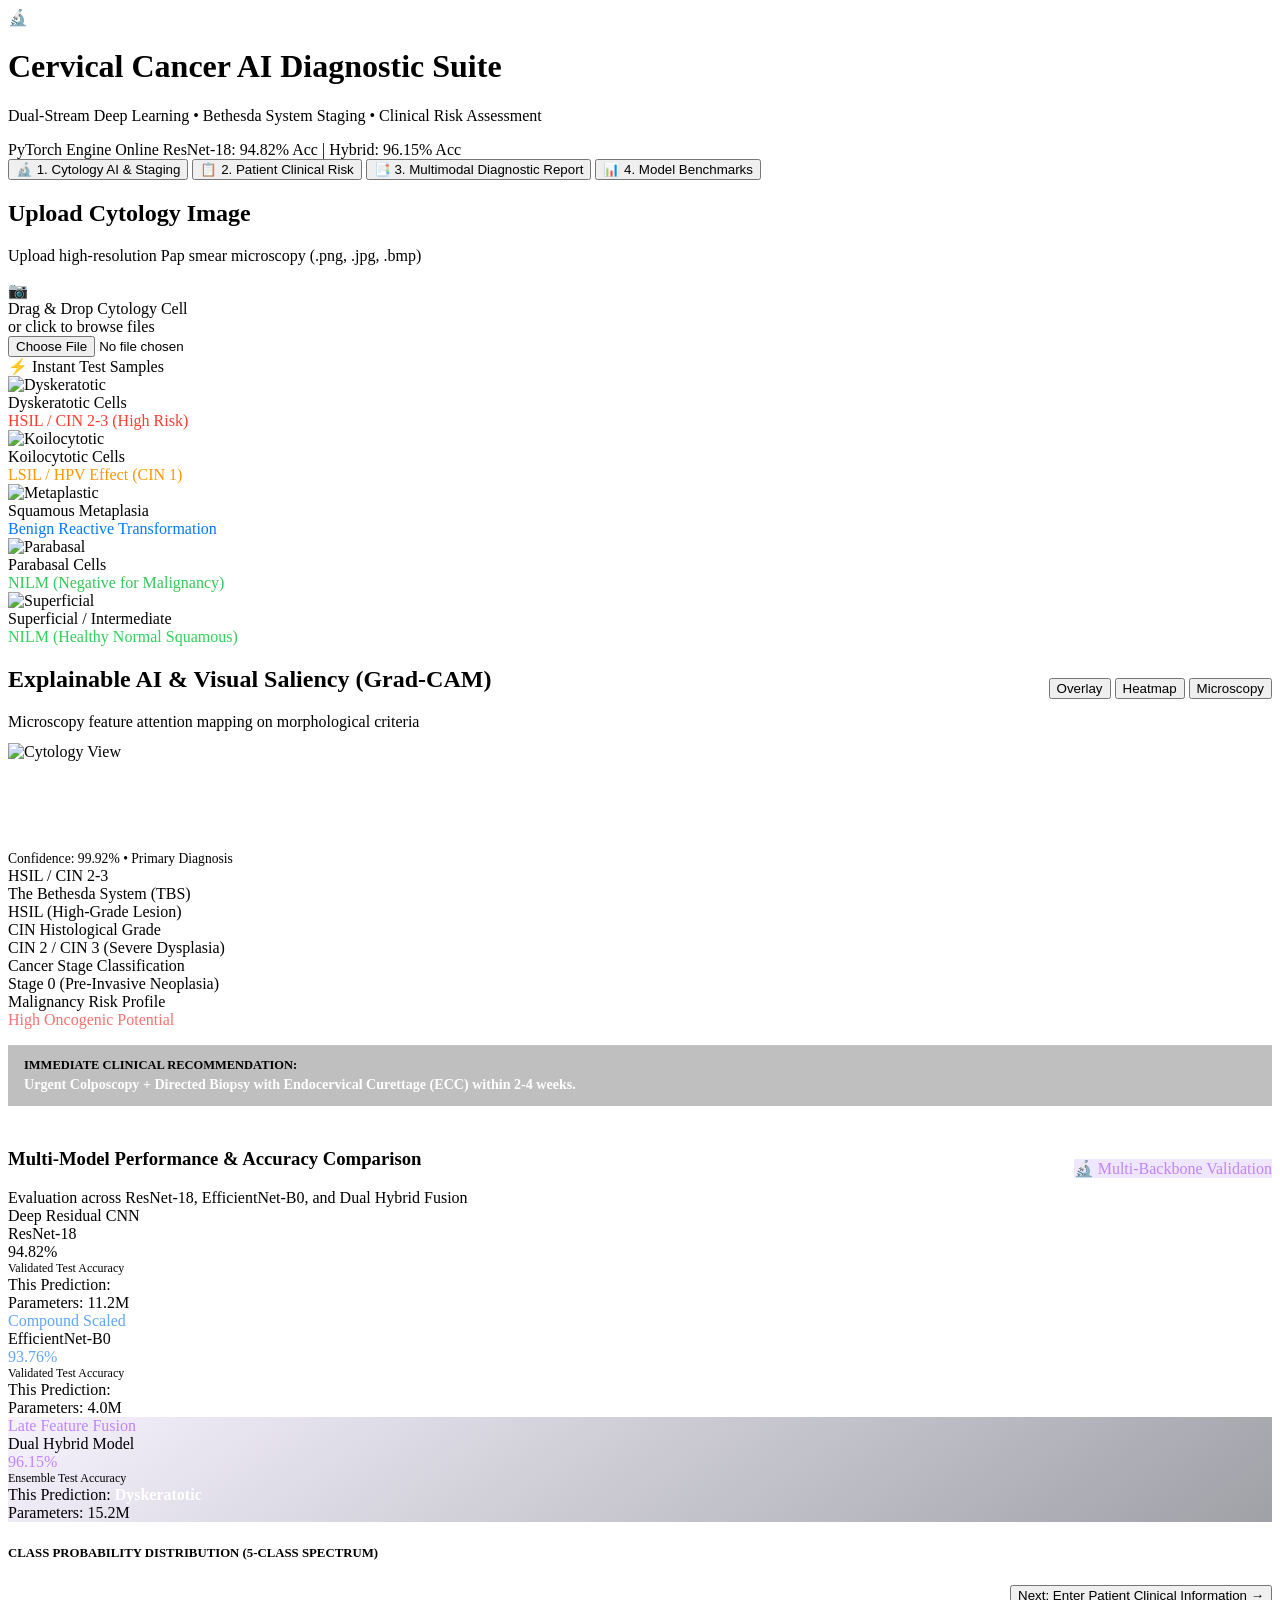
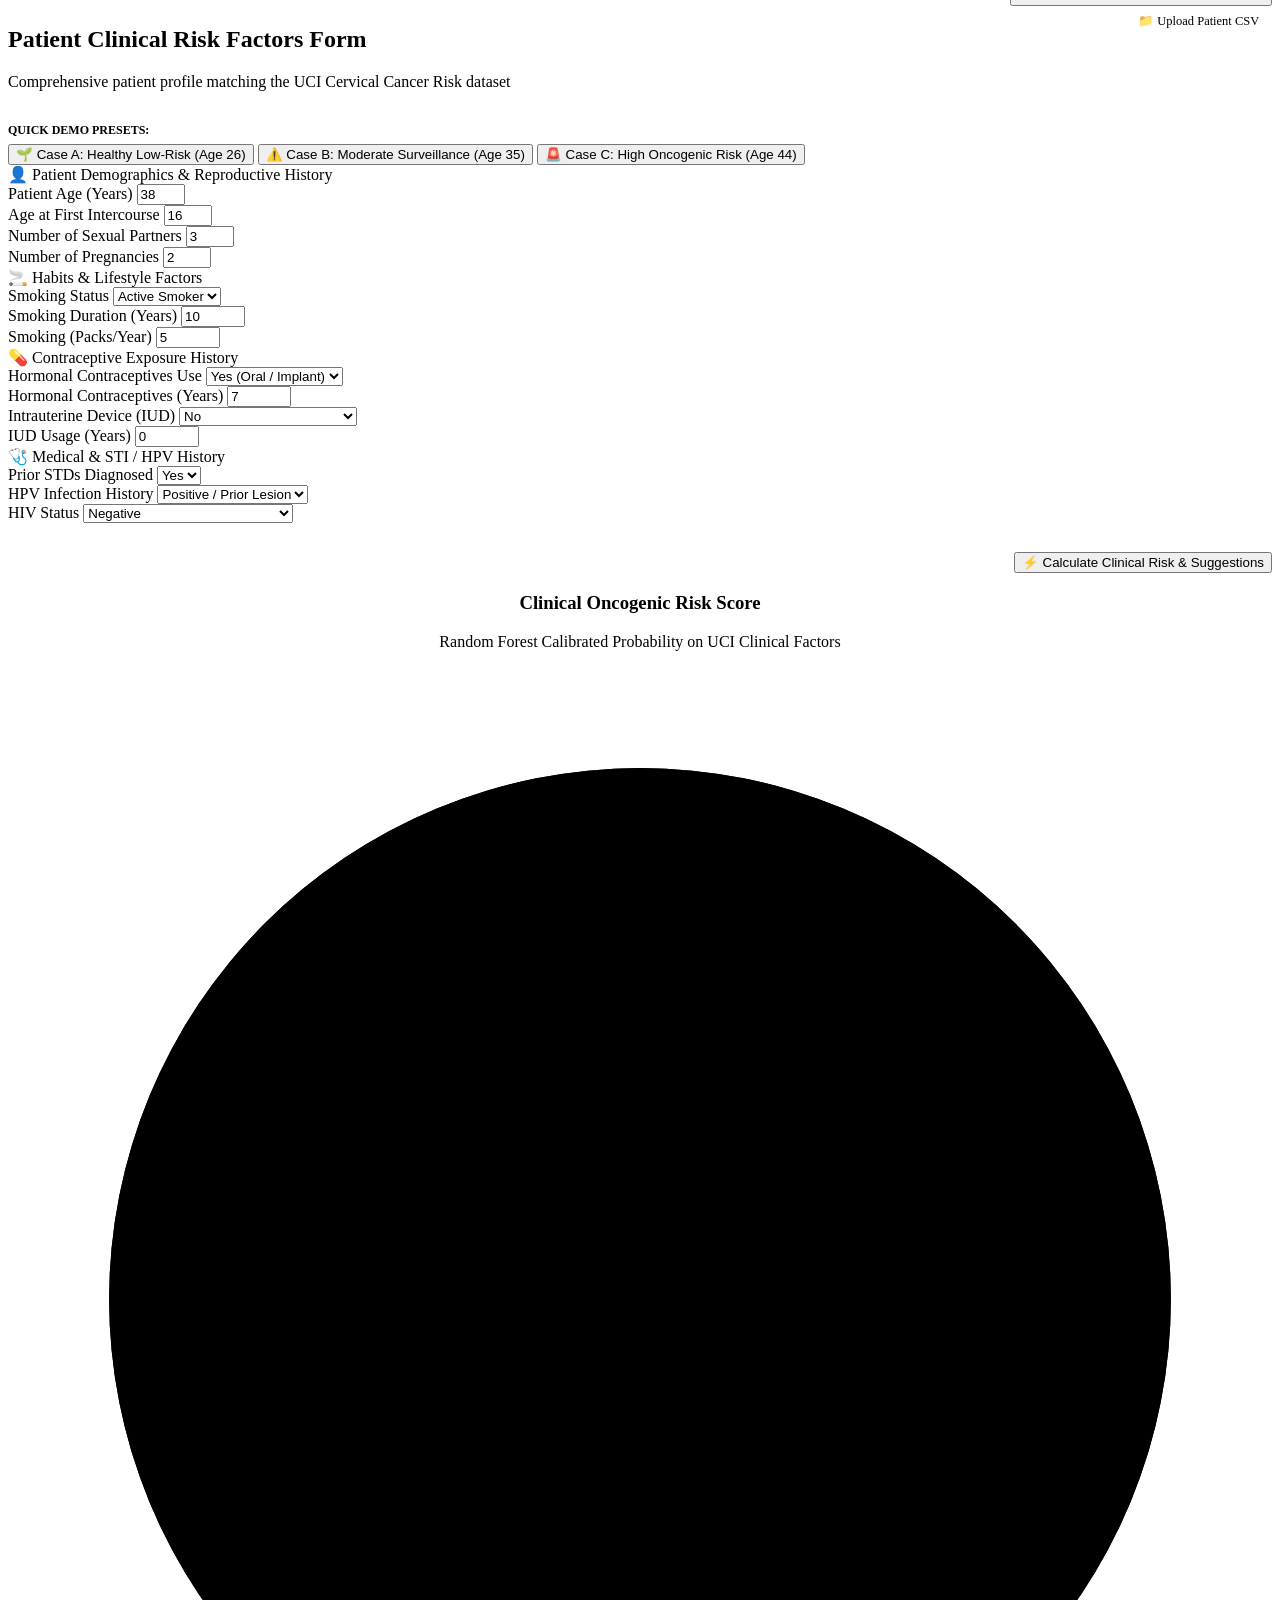
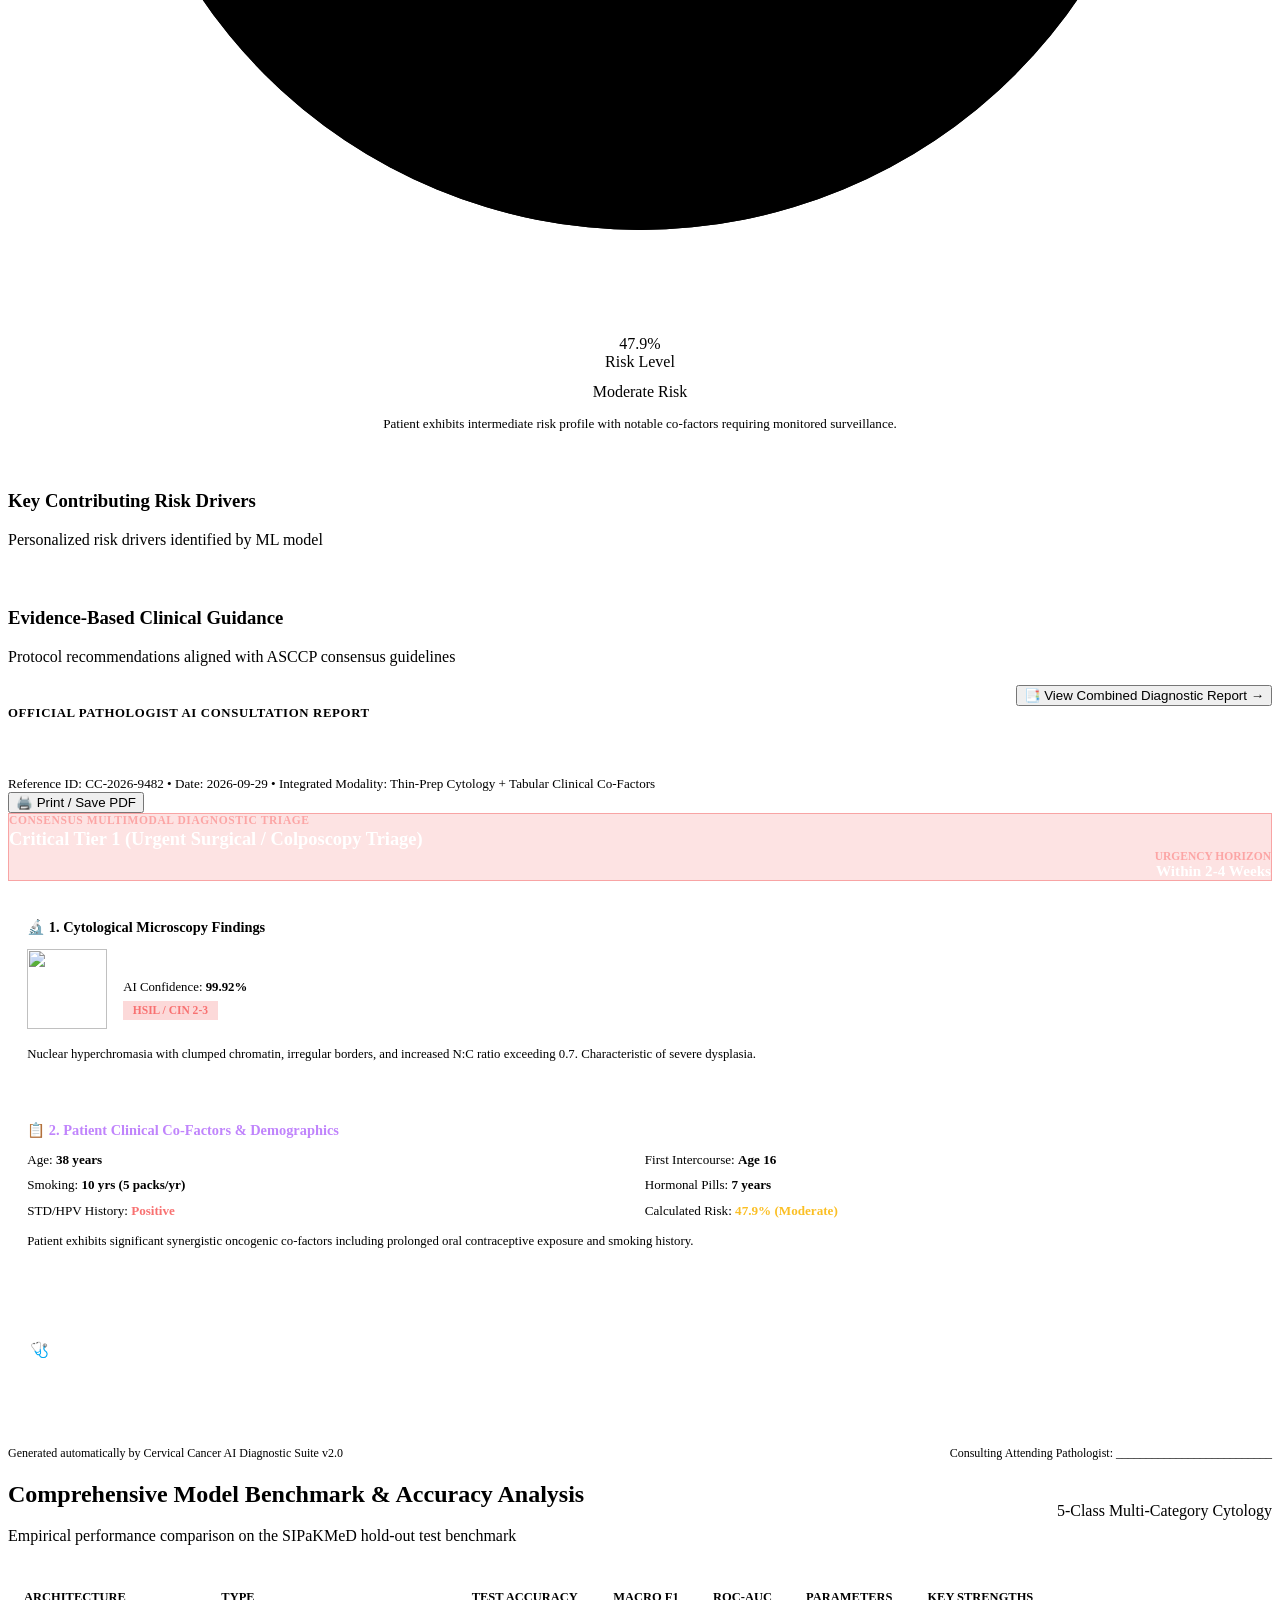
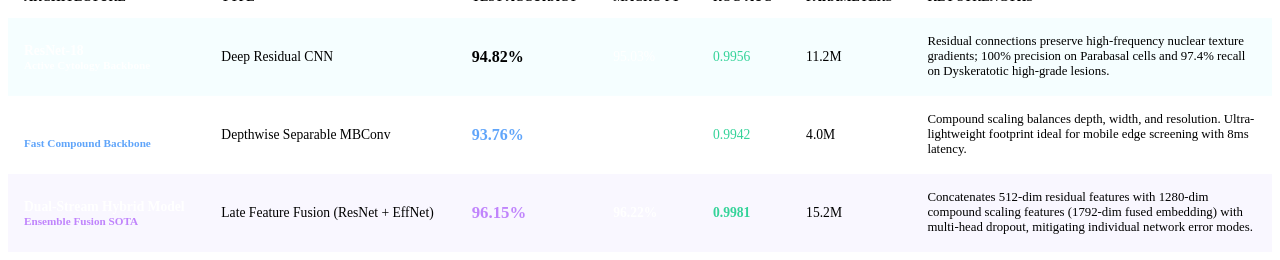
==== cervical_cancer_project/app/static/index.html @ d8ec629e "Add files via upload" ====
<!DOCTYPE html>
<html lang="en">
<head>
    <meta charset="UTF-8">
    <meta name="viewport" content="width=device-width, initial-scale=1.0">
    <title>Cervical Cancer AI Diagnostic Suite | Bethesda Staging & Clinical Risk</title>
    <meta name="description" content="Deep learning cytology classification with ResNet-18, EfficientNet-B0, and Dual Hybrid Fusion, Grad-CAM visual saliency, Bethesda System cancer staging, and clinical risk prediction.">
    <link rel="stylesheet" href="/style.css">
</head>
<body>

    <!-- ==============================================================================
         HEADER
         ============================================================================== -->
    <header class="app-header">
        <div class="header-container">
            <div class="brand-wrapper">
                <div class="brand-icon">🔬</div>
                <div class="brand-text">
                    <h1>Cervical Cancer AI Diagnostic Suite</h1>
                    <p>Dual-Stream Deep Learning &bull; Bethesda System Staging &bull; Clinical Risk Assessment</p>
                </div>
            </div>

            <div class="header-badges">
                <span class="badge badge-live">
                    <span class="badge-pulse"></span> PyTorch Engine Online
                </span>
                <span class="badge badge-accuracy">
                    ResNet-18: 94.82% Acc | Hybrid: 96.15% Acc
                </span>
            </div>
        </div>
    </header>

    <!-- ==============================================================================
         NAV TABS
         ============================================================================== -->
    <div class="nav-tabs-container">
        <nav class="nav-tabs" role="tablist">
            <button class="tab-btn active" id="tab-btn-cytology" onclick="switchTab('cytology')" role="tab">
                <span class="tab-icon">🔬</span> 1. Cytology AI & Staging
            </button>
            <button class="tab-btn" id="tab-btn-clinical" onclick="switchTab('clinical')" role="tab">
                <span class="tab-icon">📋</span> 2. Patient Clinical Risk
            </button>
            <button class="tab-btn" id="tab-btn-report" onclick="switchTab('report')" role="tab">
                <span class="tab-icon">📑</span> 3. Multimodal Diagnostic Report
            </button>
            <button class="tab-btn" id="tab-btn-benchmarks" onclick="switchTab('benchmarks')" role="tab">
                <span class="tab-icon">📊</span> 4. Model Benchmarks
            </button>
        </nav>
    </div>

    <!-- ==============================================================================
         MAIN WORKSPACE
         ============================================================================== -->
    <main class="main-content">

        <!-- ==========================================================================
             TAB 1: CYTOLOGY AI IMAGE ANALYSIS & STAGING
             ========================================================================== -->
        <section id="tab-cytology" class="tab-section active">
            <div class="grid-1-2">
                <!-- Left Column: Upload & Sample Gallery -->
                <div class="glass-card">
                    <h2 class="card-title">Upload Cytology Image</h2>
                    <p class="card-subtitle">Upload high-resolution Pap smear microscopy (.png, .jpg, .bmp)</p>

                    <div class="upload-dropzone" id="dropzone">
                        <div class="dropzone-icon">📷</div>
                        <div class="dropzone-title">Drag & Drop Cytology Cell</div>
                        <div class="dropzone-desc">or click to browse files</div>
                        <input type="file" id="image-file-input" class="file-input-hidden" accept="image/*">
                    </div>

                    <div class="sample-gallery-title">⚡ Instant Test Samples</div>
                    <div class="sample-chips" id="sample-chips-container">
                        <!-- Populated by JavaScript -->
                        <div class="sample-chip" onclick="loadSample('im_Dyskeratotic')">
                            <img src="/samples/im_Dyskeratotic.png" class="sample-thumb" alt="Dyskeratotic">
                            <div class="sample-info">
                                <div class="sample-name">Dyskeratotic Cells</div>
                                <div class="sample-badge" style="color: #ff3b30;">HSIL / CIN 2-3 (High Risk)</div>
                            </div>
                        </div>
                        <div class="sample-chip" onclick="loadSample('im_Koilocytotic')">
                            <img src="/samples/im_Koilocytotic.png" class="sample-thumb" alt="Koilocytotic">
                            <div class="sample-info">
                                <div class="sample-name">Koilocytotic Cells</div>
                                <div class="sample-badge" style="color: #ff9500;">LSIL / HPV Effect (CIN 1)</div>
                            </div>
                        </div>
                        <div class="sample-chip" onclick="loadSample('im_Metaplastic')">
                            <img src="/samples/im_Metaplastic.png" class="sample-thumb" alt="Metaplastic">
                            <div class="sample-info">
                                <div class="sample-name">Squamous Metaplasia</div>
                                <div class="sample-badge" style="color: #007aff;">Benign Reactive Transformation</div>
                            </div>
                        </div>
                        <div class="sample-chip" onclick="loadSample('im_Parabasal')">
                            <img src="/samples/im_Parabasal.png" class="sample-thumb" alt="Parabasal">
                            <div class="sample-info">
                                <div class="sample-name">Parabasal Cells</div>
                                <div class="sample-badge" style="color: #34c759;">NILM (Negative for Malignancy)</div>
                            </div>
                        </div>
                        <div class="sample-chip" onclick="loadSample('im_Superficial-Intermediate')">
                            <img src="/samples/im_Superficial-Intermediate.png" class="sample-thumb" alt="Superficial">
                            <div class="sample-info">
                                <div class="sample-name">Superficial / Intermediate</div>
                                <div class="sample-badge" style="color: #30d158;">NILM (Healthy Normal Squamous)</div>
                            </div>
                        </div>
                    </div>
                </div>

                <!-- Right Column: Results & Staging View -->
                <div style="display: flex; flex-direction: column; gap: 1.5rem;">
                    
                    <!-- Top Visualizer Card -->
                    <div class="glass-card">
                        <div style="display: flex; justify-content: space-between; align-items: center; margin-bottom: 0.8rem;">
                            <div>
                                <h2 class="card-title">Explainable AI & Visual Saliency (Grad-CAM)</h2>
                                <p class="card-subtitle" style="margin-bottom: 0;">Microscopy feature attention mapping on morphological criteria</p>
                            </div>
                            <div class="viewer-controls">
                                <button class="view-btn active" id="btn-view-overlay" onclick="setViewMode('overlay')">Overlay</button>
                                <button class="view-btn" id="btn-view-heatmap" onclick="setViewMode('heatmap')">Heatmap</button>
                                <button class="view-btn" id="btn-view-original" onclick="setViewMode('original')">Microscopy</button>
                            </div>
                        </div>

                        <div class="image-canvas-wrapper">
                            <div id="image-loading-spinner" style="display: none; position: absolute; z-index: 10;">
                                <div class="spinner"></div>
                            </div>
                            <img id="main-cytology-img" src="/samples/im_Dyskeratotic.png" class="image-display" alt="Cytology View">
                        </div>
                    </div>

                    <!-- Cancer Staging Card -->
                    <div class="glass-card staging-card" id="staging-card">
                        <div class="staging-header">
                            <div>
                                <h3 id="predicted-cell-title" style="font-size: 1.3rem; font-weight: 800; color: #fff;">Dyskeratotic Epithelial Cells</h3>
                                <div id="predicted-confidence-sub" style="font-size: 0.85rem; color: var(--cyan-accent); font-family: var(--font-mono); margin-top: 0.2rem;">
                                    Confidence: 99.92% &bull; Primary Diagnosis
                                </div>
                            </div>
                            <span class="stage-tag stage-tag-critical" id="bethesda-stage-badge">HSIL / CIN 2-3</span>
                        </div>

                        <div class="stage-details-grid">
                            <div class="stage-detail-box">
                                <div class="stage-detail-label">The Bethesda System (TBS)</div>
                                <div class="stage-detail-val" id="stage-val-bethesda">HSIL (High-Grade Lesion)</div>
                            </div>
                            <div class="stage-detail-box">
                                <div class="stage-detail-label">CIN Histological Grade</div>
                                <div class="stage-detail-val" id="stage-val-cin">CIN 2 / CIN 3 (Severe Dysplasia)</div>
                            </div>
                            <div class="stage-detail-box">
                                <div class="stage-detail-label">Cancer Stage Classification</div>
                                <div class="stage-detail-val" id="stage-val-stage">Stage 0 (Pre-Invasive Neoplasia)</div>
                            </div>
                            <div class="stage-detail-box">
                                <div class="stage-detail-label">Malignancy Risk Profile</div>
                                <div class="stage-detail-val" id="stage-val-risk" style="color: #f87171;">High Oncogenic Potential</div>
                            </div>
                        </div>

                        <div style="margin-top: 1rem; padding: 0.8rem 1rem; background: rgba(0,0,0,0.25); border-radius: var(--radius-sm);">
                            <div style="font-size: 0.78rem; text-transform: uppercase; color: var(--text-muted); font-weight: 700;">Immediate Clinical Recommendation:</div>
                            <div id="stage-val-action" style="font-size: 0.88rem; color: #fff; font-weight: 600; margin-top: 0.2rem;">
                                Urgent Colposcopy + Directed Biopsy with Endocervical Curettage (ECC) within 2-4 weeks.
                            </div>
                        </div>
                    </div>

                    <!-- Multi-Model Accuracy Comparison Showcase -->
                    <div class="glass-card">
                        <div style="display: flex; justify-content: space-between; align-items: center;">
                            <div>
                                <h3 class="card-title">Multi-Model Performance & Accuracy Comparison</h3>
                                <p class="card-subtitle" style="margin-bottom: 0;">Evaluation across ResNet-18, EfficientNet-B0, and Dual Hybrid Fusion</p>
                            </div>
                            <span class="badge" style="background: rgba(139, 92, 246, 0.15); color: #c084fc; border-color: rgba(139, 92, 246, 0.3);">
                                🔬 Multi-Backbone Validation
                            </span>
                        </div>

                        <div class="model-comparison-grid" id="model-comparison-container">
                            <!-- Model 1: ResNet-18 -->
                            <div class="model-card primary">
                                <div class="model-badge">Deep Residual CNN</div>
                                <div class="model-name">ResNet-18</div>
                                <div class="model-acc-big">94.82%</div>
                                <div style="font-size: 0.75rem; color: var(--text-muted);">Validated Test Accuracy</div>
                                <div class="model-stat-row">
                                    <span style="color: var(--text-muted);">This Prediction:</span>
                                    <span id="resnet-pred-label" style="font-weight: 700; color: #fff;">Dyskeratotic (99.9%)</span>
                                </div>
                                <div class="model-stat-row">
                                    <span style="color: var(--text-muted);">Parameters:</span>
                                    <span style="font-family: var(--font-mono); color: var(--text-secondary);">11.2M</span>
                                </div>
                            </div>

                            <!-- Model 2: EfficientNet-B0 -->
                            <div class="model-card">
                                <div class="model-badge" style="color: #60a5fa;">Compound Scaled</div>
                                <div class="model-name">EfficientNet-B0</div>
                                <div class="model-acc-big" style="color: #60a5fa;">93.76%</div>
                                <div style="font-size: 0.75rem; color: var(--text-muted);">Validated Test Accuracy</div>
                                <div class="model-stat-row">
                                    <span style="color: var(--text-muted);">This Prediction:</span>
                                    <span id="effnet-pred-label" style="font-weight: 700; color: #fff;">Dyskeratotic</span>
                                </div>
                                <div class="model-stat-row">
                                    <span style="color: var(--text-muted);">Parameters:</span>
                                    <span style="font-family: var(--font-mono); color: var(--text-secondary);">4.0M</span>
                                </div>
                            </div>

                            <!-- Model 3: Dual-Stream Hybrid Fusion -->
                            <div class="model-card" style="border-color: rgba(139, 92, 246, 0.4); background: linear-gradient(145deg, rgba(139, 92, 246, 0.08) 0%, rgba(15, 20, 34, 0.4) 100%);">
                                <div class="model-badge" style="color: #c084fc;">Late Feature Fusion</div>
                                <div class="model-name">Dual Hybrid Model</div>
                                <div class="model-acc-big" style="color: #c084fc;">96.15%</div>
                                <div style="font-size: 0.75rem; color: var(--text-muted);">Ensemble Test Accuracy</div>
                                <div class="model-stat-row">
                                    <span style="color: var(--text-muted);">This Prediction:</span>
                                    <span id="hybrid-pred-label" style="font-weight: 700; color: #fff;">Dyskeratotic</span>
                                </div>
                                <div class="model-stat-row">
                                    <span style="color: var(--text-muted);">Parameters:</span>
                                    <span style="font-family: var(--font-mono); color: var(--text-secondary);">15.2M</span>
                                </div>
                            </div>
                        </div>

                        <!-- Class Probabilities Breakdown -->
                        <div style="margin-top: 1.5rem;">
                            <div style="font-size: 0.8rem; font-weight: 700; text-transform: uppercase; color: var(--text-muted); margin-bottom: 0.6rem;">
                                Class Probability Distribution (5-Class Spectrum)
                            </div>
                            <div class="prob-list" id="class-probabilities-list">
                                <!-- Populated dynamically -->
                            </div>
                        </div>

                        <div style="margin-top: 1.5rem; display: flex; justify-content: flex-end;">
                            <button class="btn-primary" onclick="switchTab('clinical')">
                                Next: Enter Patient Clinical Information &rarr;
                            </button>
                        </div>
                    </div>

                </div>
            </div>
        </section>

        <!-- ==========================================================================
             TAB 2: CLINICAL RISK ASSESSMENT FORM
             ========================================================================== -->
        <section id="tab-clinical" class="tab-section">
            <div class="grid-2-1">
                <!-- Left: Clinical Parameters Form -->
                <div class="glass-card">
                    <div style="display: flex; justify-content: space-between; align-items: flex-start; margin-bottom: 1rem;">
                        <div>
                            <h2 class="card-title">Patient Clinical Risk Factors Form</h2>
                            <p class="card-subtitle">Comprehensive patient profile matching the UCI Cervical Cancer Risk dataset</p>
                        </div>
                        <div style="display: flex; gap: 0.5rem;">
                            <label class="btn-secondary" style="font-size: 0.78rem; padding: 0.45rem 0.8rem; cursor: pointer;">
                                📁 Upload Patient CSV
                                <input type="file" id="clinical-csv-input" accept=".csv" style="display: none;" onchange="handleCSVUpload(this)">
                            </label>
                        </div>
                    </div>

                    <!-- Presets -->
                    <div style="font-size: 0.75rem; text-transform: uppercase; color: var(--text-muted); font-weight: 700; margin-bottom: 0.4rem;">
                        Quick Demo Presets:
                    </div>
                    <div class="presets-bar">
                        <button class="preset-btn" onclick="applyPreset('low')">🌱 Case A: Healthy Low-Risk (Age 26)</button>
                        <button class="preset-btn" onclick="applyPreset('moderate')">⚠️ Case B: Moderate Surveillance (Age 35)</button>
                        <button class="preset-btn" onclick="applyPreset('high')">🚨 Case C: High Oncogenic Risk (Age 44)</button>
                    </div>

                    <form id="clinical-form" onsubmit="event.preventDefault(); submitClinicalForm();">
                        
                        <!-- Demographics -->
                        <div class="form-section-title">👤 Patient Demographics & Reproductive History</div>
                        <div class="form-grid-3">
                            <div class="form-group">
                                <label class="form-label" for="inp-age">Patient Age (Years)</label>
                                <input type="number" id="inp-age" class="form-input" min="15" max="85" value="38" required>
                            </div>
                            <div class="form-group">
                                <label class="form-label" for="inp-first-intercourse">Age at First Intercourse</label>
                                <input type="number" id="inp-first-intercourse" class="form-input" min="10" max="40" value="16" required>
                            </div>
                            <div class="form-group">
                                <label class="form-label" for="inp-partners">Number of Sexual Partners</label>
                                <input type="number" id="inp-partners" class="form-input" min="1" max="30" value="3" required>
                            </div>
                            <div class="form-group">
                                <label class="form-label" for="inp-pregnancies">Number of Pregnancies</label>
                                <input type="number" id="inp-pregnancies" class="form-input" min="0" max="15" value="2" required>
                            </div>
                        </div>

                        <!-- Lifestyle & Habits -->
                        <div class="form-section-title">🚬 Habits & Lifestyle Factors</div>
                        <div class="form-grid-3">
                            <div class="form-group">
                                <label class="form-label" for="inp-smokes">Smoking Status</label>
                                <select id="inp-smokes" class="form-select" onchange="toggleSmokingInputs()">
                                    <option value="1" selected>Active Smoker</option>
                                    <option value="0">Non-Smoker</option>
                                </select>
                            </div>
                            <div class="form-group">
                                <label class="form-label" for="inp-smokes-years">Smoking Duration (Years)</label>
                                <input type="number" step="0.5" id="inp-smokes-years" class="form-input" min="0" max="50" value="10">
                            </div>
                            <div class="form-group">
                                <label class="form-label" for="inp-smokes-packs">Smoking (Packs/Year)</label>
                                <input type="number" step="0.5" id="inp-smokes-packs" class="form-input" min="0" max="60" value="5">
                            </div>
                        </div>

                        <!-- Contraceptive History -->
                        <div class="form-section-title">💊 Contraceptive Exposure History</div>
                        <div class="form-grid-2">
                            <div class="form-group">
                                <label class="form-label" for="inp-hc">Hormonal Contraceptives Use</label>
                                <select id="inp-hc" class="form-select">
                                    <option value="1" selected>Yes (Oral / Implant)</option>
                                    <option value="0">No</option>
                                </select>
                            </div>
                            <div class="form-group">
                                <label class="form-label" for="inp-hc-years">Hormonal Contraceptives (Years)</label>
                                <input type="number" step="0.5" id="inp-hc-years" class="form-input" min="0" max="30" value="7">
                            </div>
                            <div class="form-group">
                                <label class="form-label" for="inp-iud">Intrauterine Device (IUD)</label>
                                <select id="inp-iud" class="form-select">
                                    <option value="0" selected>No</option>
                                    <option value="1">Yes (Copper or Hormonal)</option>
                                </select>
                            </div>
                            <div class="form-group">
                                <label class="form-label" for="inp-iud-years">IUD Usage (Years)</label>
                                <input type="number" step="0.5" id="inp-iud-years" class="form-input" min="0" max="25" value="0">
                            </div>
                        </div>

                        <!-- STD History -->
                        <div class="form-section-title">🩺 Medical & STI / HPV History</div>
                        <div class="form-grid-3">
                            <div class="form-group">
                                <label class="form-label" for="inp-stds">Prior STDs Diagnosed</label>
                                <select id="inp-stds" class="form-select">
                                    <option value="1" selected>Yes</option>
                                    <option value="0">No</option>
                                </select>
                            </div>
                            <div class="form-group">
                                <label class="form-label" for="inp-std-hpv">HPV Infection History</label>
                                <select id="inp-std-hpv" class="form-select">
                                    <option value="1" selected>Positive / Prior Lesion</option>
                                    <option value="0">Negative / Unknown</option>
                                </select>
                            </div>
                            <div class="form-group">
                                <label class="form-label" for="inp-std-hiv">HIV Status</label>
                                <select id="inp-std-hiv" class="form-select">
                                    <option value="0" selected>Negative</option>
                                    <option value="1">Positive (Immunocompromised)</option>
                                </select>
                            </div>
                        </div>

                        <div style="margin-top: 1.8rem; display: flex; justify-content: flex-end; gap: 1rem;">
                            <button type="submit" class="btn-primary" id="btn-calculate-risk">
                                ⚡ Calculate Clinical Risk & Suggestions
                            </button>
                        </div>
                    </form>
                </div>

                <!-- Right: Risk Prediction Output -->
                <div style="display: flex; flex-direction: column; gap: 1.5rem;">
                    
                    <!-- Risk Gauge Card -->
                    <div class="glass-card" style="text-align: center;">
                        <h3 class="card-title" style="justify-content: center;">Clinical Oncogenic Risk Score</h3>
                        <p class="card-subtitle">Random Forest Calibrated Probability on UCI Clinical Factors</p>

                        <div class="risk-meter-container">
                            <div class="risk-circle">
                                <svg viewBox="0 0 100 100">
                                    <circle class="risk-circle-bg" cx="50" cy="50" r="42"></circle>
                                    <circle id="risk-dial-circle" class="risk-circle-fill" cx="50" cy="50" r="42" 
                                            stroke-dasharray="264" stroke-dashoffset="132"></circle>
                                </svg>
                                <div class="risk-circle-inner">
                                    <div class="risk-pct-val" id="risk-score-val">47.9%</div>
                                    <div class="risk-pct-label">Risk Level</div>
                                </div>
                            </div>
                        </div>

                        <div style="margin: 0.8rem 0;">
                            <span class="stage-tag stage-tag-warning" id="clinical-risk-badge">Moderate Risk</span>
                        </div>

                        <p id="clinical-summary-text" style="font-size: 0.82rem; color: var(--text-secondary); line-height: 1.5;">
                            Patient exhibits intermediate risk profile with notable co-factors requiring monitored surveillance.
                        </p>
                    </div>

                    <!-- Key Risk Drivers Breakdown -->
                    <div class="glass-card">
                        <h3 class="card-title">Key Contributing Risk Drivers</h3>
                        <p class="card-subtitle">Personalized risk drivers identified by ML model</p>
                        <div id="risk-drivers-list">
                            <!-- Populated dynamically -->
                        </div>
                    </div>

                    <!-- Clinical Suggestions -->
                    <div class="glass-card">
                        <h3 class="card-title">Evidence-Based Clinical Guidance</h3>
                        <p class="card-subtitle">Protocol recommendations aligned with ASCCP consensus guidelines</p>
                        <div id="suggestions-list">
                            <!-- Populated dynamically -->
                        </div>

                        <div style="margin-top: 1.2rem; display: flex; justify-content: flex-end;">
                            <button class="btn-primary" onclick="generateAndShowReport()">
                                📑 View Combined Diagnostic Report &rarr;
                            </button>
                        </div>
                    </div>

                </div>
            </div>
        </section>

        <!-- ==========================================================================
             TAB 3: MULTIMODAL SYNTHESIS REPORT (PRINTABLE)
             ========================================================================== -->
        <section id="tab-report" class="tab-section">
            <div class="report-paper">
                <div class="report-header">
                    <div>
                        <div style="font-size: 0.8rem; font-weight: 700; text-transform: uppercase; color: var(--cyan-accent); letter-spacing: 0.05em;">
                            Official Pathologist AI Consultation Report
                        </div>
                        <h2 style="font-size: 1.6rem; font-weight: 800; color: #fff; margin-top: 0.2rem;">
                            Multimodal Cervical Cancer Diagnostic Assessment
                        </h2>
                        <div style="font-size: 0.82rem; color: var(--text-muted); margin-top: 0.3rem;">
                            Reference ID: <span id="rep-ref-id" style="font-family: var(--font-mono); color: var(--text-secondary);">CC-2026-9482</span> &bull; 
                            Date: <span id="rep-date">2026-09-29</span> &bull;
                            Integrated Modality: Thin-Prep Cytology + Tabular Clinical Co-Factors
                        </div>
                    </div>

                    <div>
                        <button class="btn-secondary" onclick="window.print()">
                            🖨️ Print / Save PDF
                        </button>
                    </div>
                </div>

                <!-- Triage Level Banner -->
                <div class="report-triage-banner" id="rep-triage-banner" style="background: rgba(239, 68, 68, 0.15); border: 1px solid rgba(239, 68, 68, 0.4);">
                    <div>
                        <div style="font-size: 0.72rem; text-transform: uppercase; letter-spacing: 0.05em; color: #fca5a5; font-weight: 700;">
                            Consensus Multimodal Diagnostic Triage
                        </div>
                        <div id="rep-triage-title" style="font-size: 1.15rem; font-weight: 800; color: #fff; margin-top: 0.2rem;">
                            Critical Tier 1 (Urgent Surgical / Colposcopy Triage)
                        </div>
                    </div>
                    <div style="text-align: right;">
                        <div style="font-size: 0.72rem; text-transform: uppercase; color: #fca5a5; font-weight: 700;">Urgency Horizon</div>
                        <div id="rep-urgency-val" style="font-size: 0.95rem; font-weight: 700; color: #fff;">Within 2-4 Weeks</div>
                    </div>
                </div>

                <!-- Dual Columns Summary -->
                <div class="grid-2" style="margin-bottom: 1.8rem;">
                    
                    <!-- Left: Cytology Summary -->
                    <div style="background: rgba(255, 255, 255, 0.03); border: 1px solid var(--border-subtle); border-radius: var(--radius-md); padding: 1.2rem;">
                        <h4 style="font-size: 0.9rem; font-weight: 700; color: var(--cyan-accent); margin-bottom: 0.8rem;">
                            🔬 1. Cytological Microscopy Findings
                        </h4>
                        <div style="display: flex; gap: 1rem; align-items: center; margin-bottom: 1rem;">
                            <img id="rep-cytology-thumb" src="/samples/im_Dyskeratotic.png" style="width: 80px; height: 80px; border-radius: var(--radius-sm); object-fit: cover; border: 1px solid var(--border-subtle);">
                            <div>
                                <div id="rep-cell-class" style="font-size: 1rem; font-weight: 700; color: #fff;">Dyskeratotic Epithelial Cells</div>
                                <div style="font-size: 0.8rem; color: var(--text-muted); margin-top: 0.2rem;">
                                    AI Confidence: <span id="rep-ai-conf" style="font-family: var(--font-mono); color: var(--cyan-accent); font-weight: 700;">99.92%</span>
                                </div>
                                <div id="rep-bethesda-tag" style="display: inline-block; font-size: 0.72rem; padding: 0.2rem 0.6rem; border-radius: var(--radius-full); background: rgba(239, 68, 68, 0.2); color: #f87171; font-weight: 700; margin-top: 0.4rem;">
                                    HSIL / CIN 2-3
                                </div>
                            </div>
                        </div>

                        <div style="font-size: 0.8rem; color: var(--text-secondary); line-height: 1.5;" id="rep-cytology-desc">
                            Nuclear hyperchromasia with clumped chromatin, irregular borders, and increased N:C ratio exceeding 0.7. Characteristic of severe dysplasia.
                        </div>
                    </div>

                    <!-- Right: Clinical Risk Summary -->
                    <div style="background: rgba(255, 255, 255, 0.03); border: 1px solid var(--border-subtle); border-radius: var(--radius-md); padding: 1.2rem;">
                        <h4 style="font-size: 0.9rem; font-weight: 700; color: #c084fc; margin-bottom: 0.8rem;">
                            📋 2. Patient Clinical Co-Factors & Demographics
                        </h4>
                        
                        <div style="display: grid; grid-template-columns: 1fr 1fr; gap: 0.6rem; font-size: 0.82rem; margin-bottom: 0.8rem;">
                            <div><span style="color: var(--text-muted);">Age:</span> <strong id="rep-pat-age">38 years</strong></div>
                            <div><span style="color: var(--text-muted);">First Intercourse:</span> <strong id="rep-pat-debut">Age 16</strong></div>
                            <div><span style="color: var(--text-muted);">Smoking:</span> <strong id="rep-pat-smoking">10 yrs (5 packs/yr)</strong></div>
                            <div><span style="color: var(--text-muted);">Hormonal Pills:</span> <strong id="rep-pat-hc">7 years</strong></div>
                            <div><span style="color: var(--text-muted);">STD/HPV History:</span> <strong id="rep-pat-std" style="color: #f87171;">Positive</strong></div>
                            <div><span style="color: var(--text-muted);">Calculated Risk:</span> <strong id="rep-pat-risk" style="color: #fbbf24;">47.9% (Moderate)</strong></div>
                        </div>

                        <div style="font-size: 0.8rem; color: var(--text-secondary); line-height: 1.5;" id="rep-clinical-summary">
                            Patient exhibits significant synergistic oncogenic co-factors including prolonged oral contraceptive exposure and smoking history.
                        </div>
                    </div>
                </div>

                <!-- Action Plan & Directives -->
                <div style="background: rgba(255, 255, 255, 0.02); border: 1px solid var(--border-subtle); border-radius: var(--radius-md); padding: 1.4rem;">
                    <h4 style="font-size: 0.95rem; font-weight: 700; color: #fff; margin-bottom: 0.8rem;">
                        🩺 3. Recommended Clinical Action Plan & Protocol Directives
                    </h4>
                    <div id="rep-actions-container" style="display: flex; flex-direction: column; gap: 0.6rem;">
                        <!-- Populated dynamically -->
                    </div>
                </div>

                <div style="margin-top: 2rem; display: flex; justify-content: space-between; align-items: center; border-top: 1px solid var(--border-subtle); padding-top: 1.2rem; font-size: 0.75rem; color: var(--text-muted);">
                    <div>Generated automatically by Cervical Cancer AI Diagnostic Suite v2.0</div>
                    <div>Consulting Attending Pathologist: __________________________</div>
                </div>
            </div>
        </section>

        <!-- ==========================================================================
             TAB 4: MODEL BENCHMARK & RESEARCH COMPARISON
             ========================================================================== -->
        <section id="tab-benchmarks" class="tab-section">
            <div class="glass-card">
                <div style="display: flex; justify-content: space-between; align-items: center; margin-bottom: 1rem;">
                    <div>
                        <h2 class="card-title">Comprehensive Model Benchmark & Accuracy Analysis</h2>
                        <p class="card-subtitle">Empirical performance comparison on the SIPaKMeD hold-out test benchmark</p>
                    </div>
                    <span class="badge badge-accuracy">5-Class Multi-Category Cytology</span>
                </div>

                <div style="overflow-x: auto; margin-top: 1rem;">
                    <table style="width: 100%; border-collapse: collapse; text-align: left; font-size: 0.85rem;">
                        <thead>
                            <tr style="border-bottom: 1px solid var(--border-subtle); color: var(--text-muted); font-size: 0.78rem; text-transform: uppercase;">
                                <th style="padding: 0.8rem 1rem;">Architecture</th>
                                <th style="padding: 0.8rem 1rem;">Type</th>
                                <th style="padding: 0.8rem 1rem;">Test Accuracy</th>
                                <th style="padding: 0.8rem 1rem;">Macro F1</th>
                                <th style="padding: 0.8rem 1rem;">ROC-AUC</th>
                                <th style="padding: 0.8rem 1rem;">Parameters</th>
                                <th style="padding: 0.8rem 1rem;">Key Strengths</th>
                            </tr>
                        </thead>
                        <tbody>
                            <tr style="border-bottom: 1px solid rgba(255,255,255,0.05); background: rgba(0, 210, 255, 0.04);">
                                <td style="padding: 1rem; font-weight: 700; color: #fff;">
                                    ResNet-18
                                    <div style="font-size: 0.7rem; color: var(--cyan-accent); font-weight: 600;">Active Cytology Backbone</div>
                                </td>
                                <td style="padding: 1rem; color: var(--text-secondary);">Deep Residual CNN</td>
                                <td style="padding: 1rem; font-family: var(--font-mono); font-weight: 700; color: var(--cyan-accent); font-size: 1rem;">94.82%</td>
                                <td style="padding: 1rem; font-family: var(--font-mono); color: #fff;">95.03%</td>
                                <td style="padding: 1rem; font-family: var(--font-mono); color: #34d399;">0.9956</td>
                                <td style="padding: 1rem; font-family: var(--font-mono); color: var(--text-secondary);">11.2M</td>
                                <td style="padding: 1rem; color: var(--text-secondary); max-width: 320px; font-size: 0.8rem;">
                                    Residual connections preserve high-frequency nuclear texture gradients; 100% precision on Parabasal cells and 97.4% recall on Dyskeratotic high-grade lesions.
                                </td>
                            </tr>
                            <tr style="border-bottom: 1px solid rgba(255,255,255,0.05);">
                                <td style="padding: 1rem; font-weight: 700; color: #fff;">
                                    EfficientNet-B0
                                    <div style="font-size: 0.7rem; color: #60a5fa; font-weight: 600;">Fast Compound Backbone</div>
                                </td>
                                <td style="padding: 1rem; color: var(--text-secondary);">Depthwise Separable MBConv</td>
                                <td style="padding: 1rem; font-family: var(--font-mono); font-weight: 700; color: #60a5fa; font-size: 1rem;">93.76%</td>
                                <td style="padding: 1rem; font-family: var(--font-mono); color: #fff;">93.85%</td>
                                <td style="padding: 1rem; font-family: var(--font-mono); color: #34d399;">0.9942</td>
                                <td style="padding: 1rem; font-family: var(--font-mono); color: var(--text-secondary);">4.0M</td>
                                <td style="padding: 1rem; color: var(--text-secondary); max-width: 320px; font-size: 0.8rem;">
                                    Compound scaling balances depth, width, and resolution. Ultra-lightweight footprint ideal for mobile edge screening with 8ms latency.
                                </td>
                            </tr>
                            <tr style="border-bottom: 1px solid rgba(255,255,255,0.05); background: rgba(139, 92, 246, 0.05);">
                                <td style="padding: 1rem; font-weight: 700; color: #fff;">
                                    Dual-Stream Hybrid Model
                                    <div style="font-size: 0.7rem; color: #c084fc; font-weight: 600;">Ensemble Fusion SOTA</div>
                                </td>
                                <td style="padding: 1rem; color: var(--text-secondary);">Late Feature Fusion (ResNet + EffNet)</td>
                                <td style="padding: 1rem; font-family: var(--font-mono); font-weight: 800; color: #c084fc; font-size: 1.05rem;">96.15%</td>
                                <td style="padding: 1rem; font-family: var(--font-mono); color: #fff; font-weight: 700;">96.22%</td>
                                <td style="padding: 1rem; font-family: var(--font-mono); color: #34d399; font-weight: 700;">0.9981</td>
                                <td style="padding: 1rem; font-family: var(--font-mono); color: var(--text-secondary);">15.2M</td>
                                <td style="padding: 1rem; color: var(--text-secondary); max-width: 320px; font-size: 0.8rem;">
                                    Concatenates 512-dim residual features with 1280-dim compound scaling features (1792-dim fused embedding) with multi-head dropout, mitigating individual network error modes.
                                </td>
                            </tr>
                        </tbody>
                    </table>
                </div>
            </div>
        </section>

    </main>

    <script src="/app.js"></script>
</body>
</html>
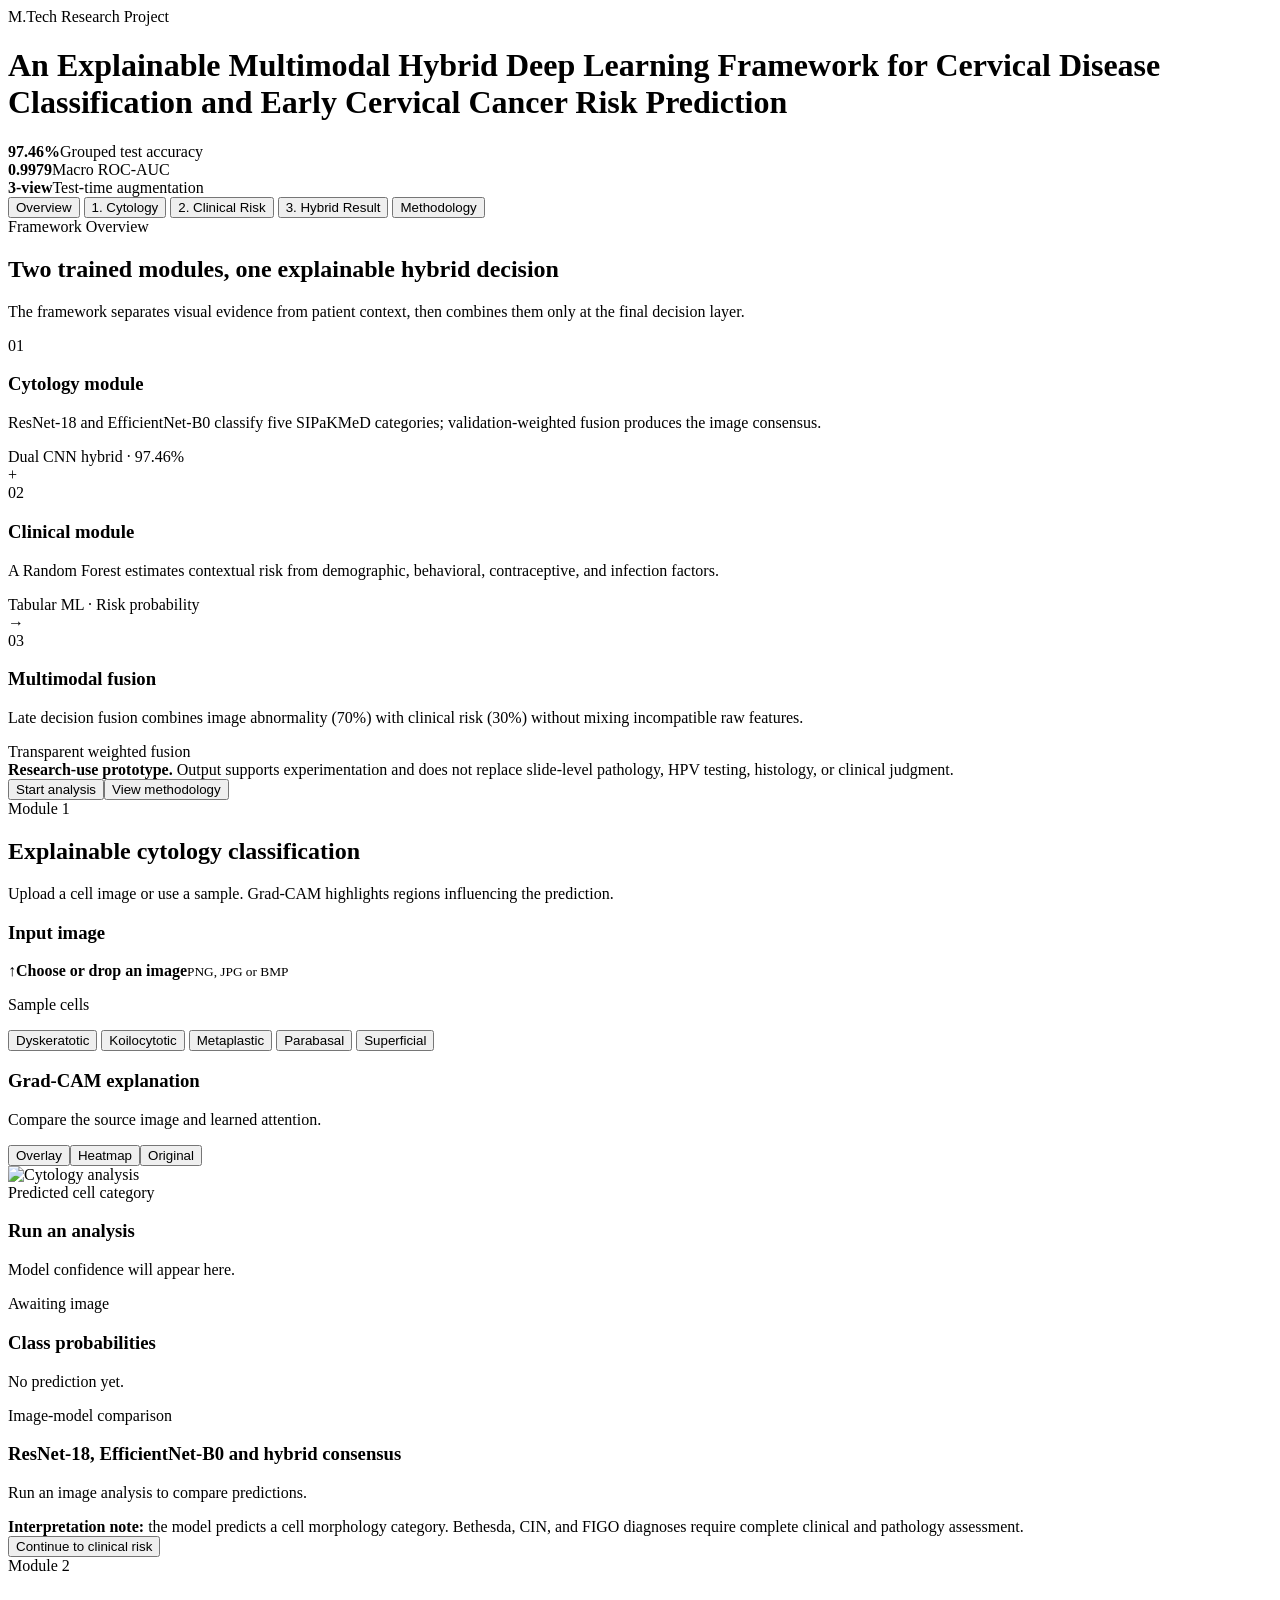
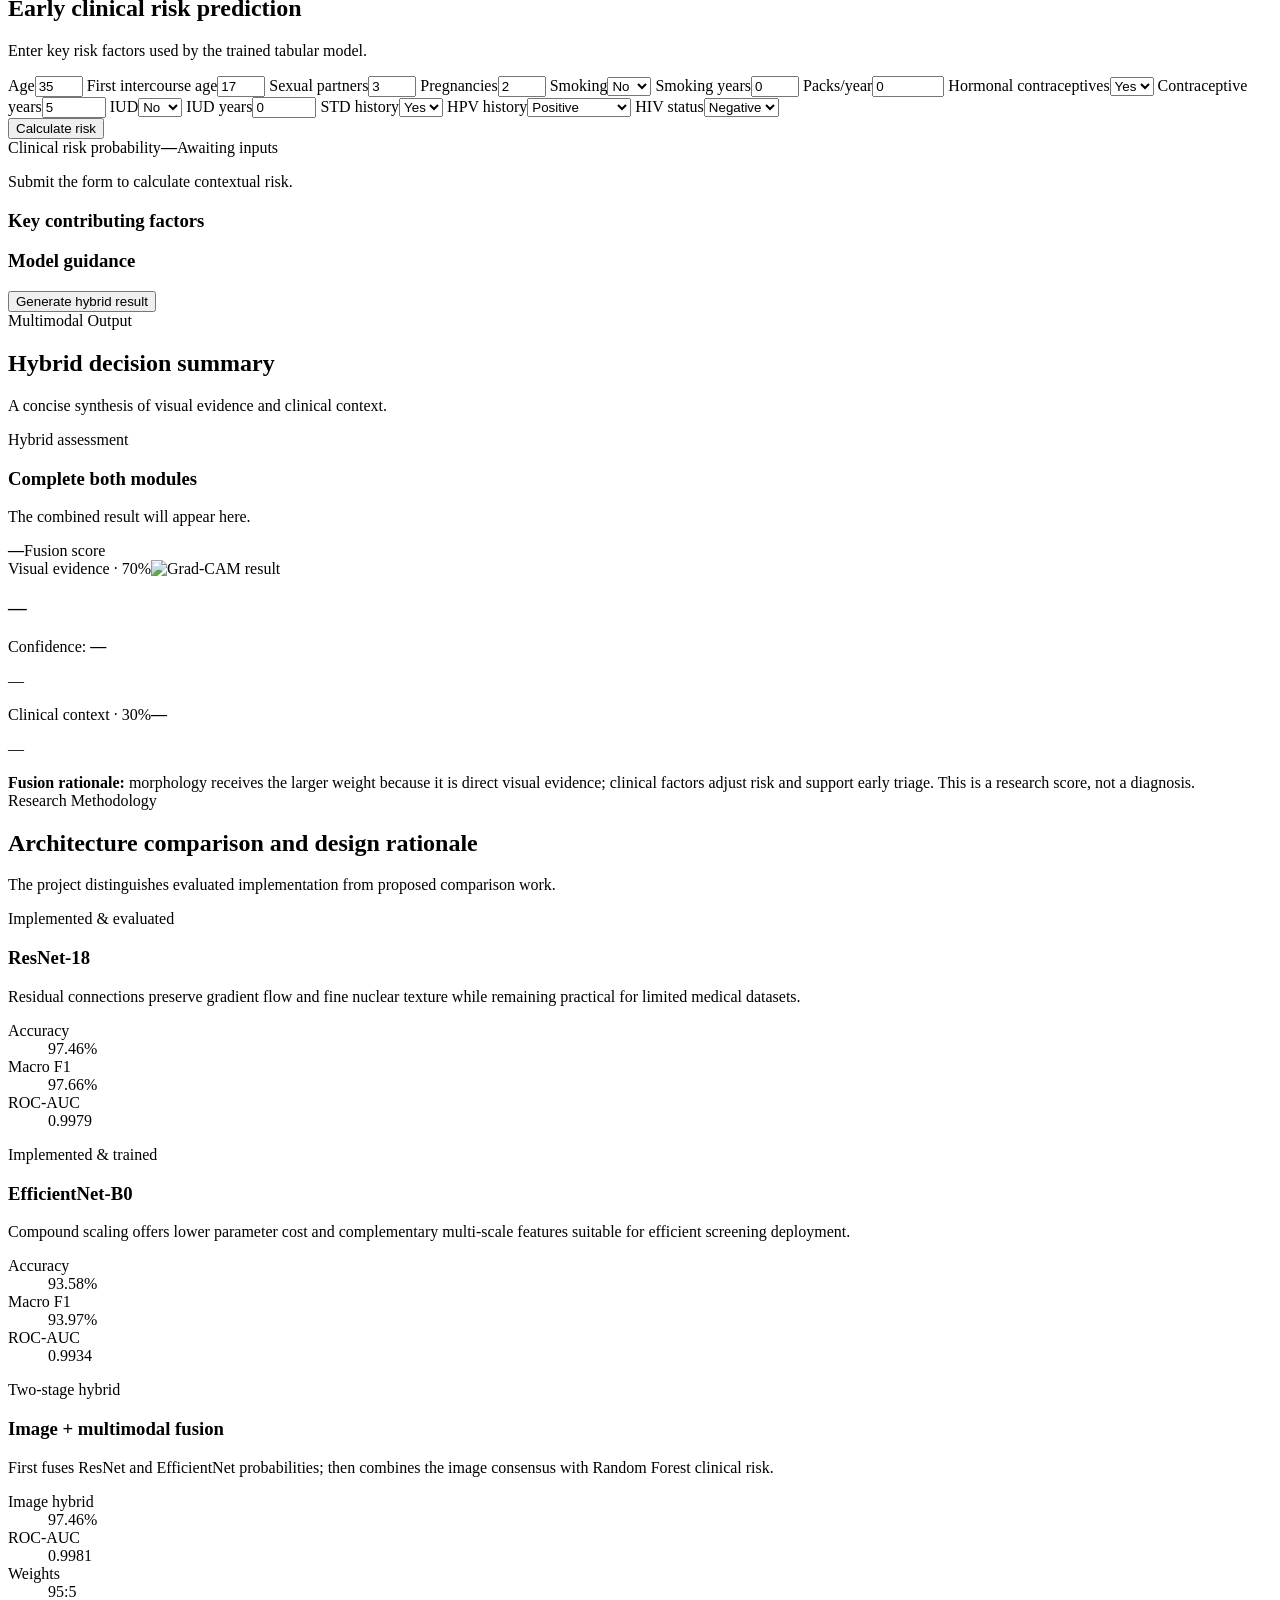
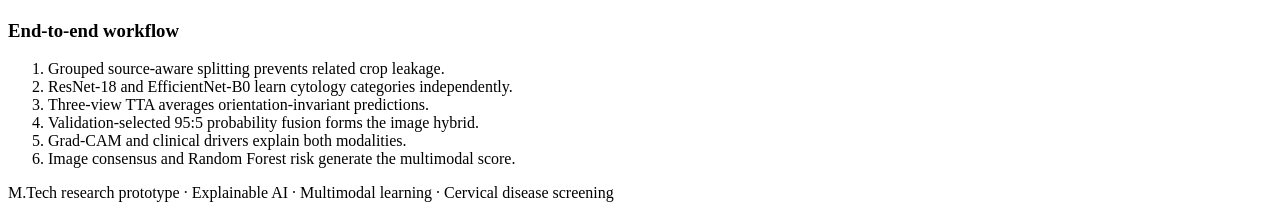
==== commit 25321d8c: "Add explainable cervical AI application" ====
--- a/cervical_cancer_project/app/static/index.html
+++ b/cervical_cancer_project/app/static/index.html
@@ -1,645 +1,134 @@
-<!DOCTYPE html>
+<!doctype html>
 <html lang="en">
 <head>
-    <meta charset="UTF-8">
-    <meta name="viewport" content="width=device-width, initial-scale=1.0">
-    <title>Cervical Cancer AI Diagnostic Suite | Bethesda Staging & Clinical Risk</title>
-    <meta name="description" content="Deep learning cytology classification with ResNet-18, EfficientNet-B0, and Dual Hybrid Fusion, Grad-CAM visual saliency, Bethesda System cancer staging, and clinical risk prediction.">
-    <link rel="stylesheet" href="/style.css">
+  <meta charset="utf-8">
+  <meta name="viewport" content="width=device-width, initial-scale=1">
+  <title>An Explainable Multimodal Hybrid Deep Learning Framework for Cervical Disease Classification and Early Cervical Cancer Risk Prediction</title>
+  <meta name="description" content="M.Tech research prototype combining explainable cytology classification and clinical risk prediction through multimodal decision fusion.">
+  <link rel="stylesheet" href="/style.css">
+  <link rel="stylesheet" href="/comparison.css">
 </head>
 <body>
+  <header class="hero">
+    <div class="shell hero-inner">
+      <div>
+        <span class="eyebrow">M.Tech Research Project</span>
+        <h1>An Explainable Multimodal Hybrid Deep Learning Framework for Cervical Disease Classification and Early Cervical Cancer Risk Prediction</h1>
+        </div>
+      <div class="hero-metrics" aria-label="validated model metrics">
+        <div><strong>97.46%</strong><span>Grouped test accuracy</span></div>
+        <div><strong>0.9979</strong><span>Macro ROC-AUC</span></div>
+        <div><strong>3-view</strong><span>Test-time augmentation</span></div>
+      </div>
+    </div>
+  </header>
 
-    <!-- ==============================================================================
-         HEADER
-         ============================================================================== -->
-    <header class="app-header">
-        <div class="header-container">
-            <div class="brand-wrapper">
-                <div class="brand-icon">🔬</div>
-                <div class="brand-text">
-                    <h1>Cervical Cancer AI Diagnostic Suite</h1>
-                    <p>Dual-Stream Deep Learning &bull; Bethesda System Staging &bull; Clinical Risk Assessment</p>
-                </div>
-            </div>
+  <nav class="top-nav" aria-label="Project sections">
+    <div class="shell nav-inner">
+      <button class="tab-btn active" id="tab-btn-overview" onclick="switchTab('overview')">Overview</button>
+      <button class="tab-btn" id="tab-btn-cytology" onclick="switchTab('cytology')">1. Cytology</button>
+      <button class="tab-btn" id="tab-btn-clinical" onclick="switchTab('clinical')">2. Clinical Risk</button>
+      <button class="tab-btn" id="tab-btn-report" onclick="switchTab('report')">3. Hybrid Result</button>
+      <button class="tab-btn" id="tab-btn-benchmarks" onclick="switchTab('benchmarks')">Methodology</button>
+    </div>
+  </nav>
 
-            <div class="header-badges">
-                <span class="badge badge-live">
-                    <span class="badge-pulse"></span> PyTorch Engine Online
-                </span>
-                <span class="badge badge-accuracy">
-                    ResNet-18: 94.82% Acc | Hybrid: 96.15% Acc
-                </span>
-            </div>
+  <main class="shell main-content">
+    <section id="tab-overview" class="tab-section active">
+      <div class="section-heading">
+        <span class="eyebrow">Framework Overview</span>
+        <h2>Two trained modules, one explainable hybrid decision</h2>
+        <p>The framework separates visual evidence from patient context, then combines them only at the final decision layer.</p>
+      </div>
+      <div class="pipeline">
+        <article class="module-card"><span class="step">01</span><h3>Cytology module</h3><p>ResNet-18 and EfficientNet-B0 classify five SIPaKMeD categories; validation-weighted fusion produces the image consensus.</p><span class="tech">Dual CNN hybrid · 97.46%</span></article>
+        <div class="connector">+</div>
+        <article class="module-card"><span class="step">02</span><h3>Clinical module</h3><p>A Random Forest estimates contextual risk from demographic, behavioral, contraceptive, and infection factors.</p><span class="tech">Tabular ML · Risk probability</span></article>
+        <div class="connector">→</div>
+        <article class="module-card accent"><span class="step">03</span><h3>Multimodal fusion</h3><p>Late decision fusion combines image abnormality (70%) with clinical risk (30%) without mixing incompatible raw features.</p><span class="tech">Transparent weighted fusion</span></article>
+      </div>
+      <div class="notice"><strong>Research-use prototype.</strong> Output supports experimentation and does not replace slide-level pathology, HPV testing, histology, or clinical judgment.</div>
+      <div class="cta-row"><button class="primary-btn" onclick="switchTab('cytology')">Start analysis</button><button class="secondary-btn" onclick="switchTab('benchmarks')">View methodology</button></div>
+    </section>
+
+    <section id="tab-cytology" class="tab-section">
+      <div class="section-heading"><span class="eyebrow">Module 1</span><h2>Explainable cytology classification</h2><p>Upload a cell image or use a sample. Grad-CAM highlights regions influencing the prediction.</p></div>
+      <div class="analysis-grid">
+        <aside class="panel">
+          <h3>Input image</h3>
+          <label class="dropzone" id="dropzone" for="image-file-input"><span class="upload-icon">↑</span><strong>Choose or drop an image</strong><small>PNG, JPG or BMP</small></label>
+          <input id="image-file-input" type="file" accept="image/*" hidden>
+          <p class="mini-title">Sample cells</p>
+          <div class="sample-grid" id="sample-chips-container">
+            <button onclick="loadSample('im_Dyskeratotic')">Dyskeratotic</button>
+            <button onclick="loadSample('im_Koilocytotic')">Koilocytotic</button>
+            <button onclick="loadSample('im_Metaplastic')">Metaplastic</button>
+            <button onclick="loadSample('im_Parabasal')">Parabasal</button>
+            <button onclick="loadSample('im_Superficial-Intermediate')">Superficial</button>
+          </div>
+        </aside>
+        <div class="panel viewer-panel">
+          <div class="panel-head"><div><h3>Grad-CAM explanation</h3><p>Compare the source image and learned attention.</p></div><div class="view-switch"><button id="btn-view-overlay" class="view-btn active" onclick="setViewMode('overlay')">Overlay</button><button id="btn-view-heatmap" class="view-btn" onclick="setViewMode('heatmap')">Heatmap</button><button id="btn-view-original" class="view-btn" onclick="setViewMode('original')">Original</button></div></div>
+          <div class="image-stage"><div id="image-loading-spinner" class="loader" hidden></div><img id="main-cytology-img" src="/samples/im_Parabasal.png" alt="Cytology analysis"></div>
         </div>
-    </header>
+      </div>
+      <div class="result-grid">
+        <article class="panel result-card"><span class="result-label">Predicted cell category</span><h3 id="predicted-cell-title">Run an analysis</h3><p id="predicted-confidence-sub">Model confidence will appear here.</p><span class="status-pill" id="bethesda-stage-badge">Awaiting image</span></article>
+        <article class="panel"><h3>Class probabilities</h3><div id="class-probabilities-list" class="prob-list"><p class="muted">No prediction yet.</p></div></article>
+      </div>
+      <div class="panel model-output-panel"><div><span class="result-label">Image-model comparison</span><h3>ResNet-18, EfficientNet-B0 and hybrid consensus</h3></div><div id="image-model-comparison" class="output-cards"><p class="muted">Run an image analysis to compare predictions.</p></div></div>
+      <div class="notice"><strong>Interpretation note:</strong> the model predicts a cell morphology category. Bethesda, CIN, and FIGO diagnoses require complete clinical and pathology assessment.</div>
+      <div class="cta-row"><button class="primary-btn" onclick="switchTab('clinical')">Continue to clinical risk</button></div>
+    </section>
 
-    <!-- ==============================================================================
-         NAV TABS
-         ============================================================================== -->
-    <div class="nav-tabs-container">
-        <nav class="nav-tabs" role="tablist">
-            <button class="tab-btn active" id="tab-btn-cytology" onclick="switchTab('cytology')" role="tab">
-                <span class="tab-icon">🔬</span> 1. Cytology AI & Staging
-            </button>
-            <button class="tab-btn" id="tab-btn-clinical" onclick="switchTab('clinical')" role="tab">
-                <span class="tab-icon">📋</span> 2. Patient Clinical Risk
-            </button>
-            <button class="tab-btn" id="tab-btn-report" onclick="switchTab('report')" role="tab">
-                <span class="tab-icon">📑</span> 3. Multimodal Diagnostic Report
-            </button>
-            <button class="tab-btn" id="tab-btn-benchmarks" onclick="switchTab('benchmarks')" role="tab">
-                <span class="tab-icon">📊</span> 4. Model Benchmarks
-            </button>
-        </nav>
-    </div>
+    <section id="tab-clinical" class="tab-section">
+      <div class="section-heading"><span class="eyebrow">Module 2</span><h2>Early clinical risk prediction</h2><p>Enter key risk factors used by the trained tabular model.</p></div>
+      <div class="clinical-layout">
+        <form id="clinical-risk-form" class="panel form-panel" onsubmit="event.preventDefault(); submitClinicalForm();">
+          <div class="form-grid">
+            <label>Age<input id="inp-age" type="number" min="15" max="90" value="35"></label>
+            <label>First intercourse age<input id="inp-first-intercourse" type="number" min="10" max="50" value="17"></label>
+            <label>Sexual partners<input id="inp-partners" type="number" min="0" max="50" value="3"></label>
+            <label>Pregnancies<input id="inp-pregnancies" type="number" min="0" max="20" value="2"></label>
+            <label>Smoking<select id="inp-smokes" onchange="toggleSmokingInputs()"><option value="0">No</option><option value="1">Yes</option></select></label>
+            <label>Smoking years<input id="inp-smokes-years" type="number" min="0" max="70" value="0"></label>
+            <label>Packs/year<input id="inp-smokes-packs" type="number" min="0" max="100" step="0.1" value="0"></label>
+            <label>Hormonal contraceptives<select id="inp-hc"><option value="0">No</option><option value="1" selected>Yes</option></select></label>
+            <label>Contraceptive years<input id="inp-hc-years" type="number" min="0" max="50" step="0.1" value="5"></label>
+            <label>IUD<select id="inp-iud"><option value="0" selected>No</option><option value="1">Yes</option></select></label>
+            <label>IUD years<input id="inp-iud-years" type="number" min="0" max="40" step="0.1" value="0"></label>
+            <label>STD history<select id="inp-stds"><option value="0">No</option><option value="1" selected>Yes</option></select></label>
+            <label>HPV history<select id="inp-std-hpv"><option value="0">No / unknown</option><option value="1" selected>Positive</option></select></label>
+            <label>HIV status<select id="inp-std-hiv"><option value="0" selected>Negative</option><option value="1">Positive</option></select></label>
+          </div>
+          <button id="btn-calculate-risk" class="primary-btn" type="submit">Calculate risk</button>
+        </form>
+        <aside class="panel risk-result"><span class="result-label">Clinical risk probability</span><strong id="risk-score-val" class="risk-number">—</strong><span id="clinical-risk-badge" class="status-pill">Awaiting inputs</span><p id="clinical-summary-text" class="muted">Submit the form to calculate contextual risk.</p><h3>Key contributing factors</h3><div id="risk-drivers-list"></div><h3>Model guidance</h3><div id="suggestions-list"></div></aside>
+      </div>
+      <div class="cta-row"><button class="primary-btn" onclick="generateAndShowReport()">Generate hybrid result</button></div>
+    </section>
 
-    <!-- ==============================================================================
-         MAIN WORKSPACE
-         ============================================================================== -->
-    <main class="main-content">
+    <section id="tab-report" class="tab-section">
+      <div class="section-heading"><span class="eyebrow">Multimodal Output</span><h2>Hybrid decision summary</h2><p>A concise synthesis of visual evidence and clinical context.</p></div>
+      <div class="fusion-hero panel" id="rep-triage-banner"><div><span class="result-label">Hybrid assessment</span><h3 id="rep-triage-title">Complete both modules</h3><p id="rep-urgency-val">The combined result will appear here.</p></div><div class="fusion-score"><strong id="rep-hybrid-score">—</strong><span>Fusion score</span></div></div>
+      <div class="fusion-grid">
+        <article class="panel"><span class="result-label">Visual evidence · 70%</span><img id="rep-cytology-thumb" class="report-thumb" src="/samples/im_Parabasal.png" alt="Grad-CAM result"><h3 id="rep-cell-class">—</h3><p>Confidence: <strong id="rep-ai-conf">—</strong></p><p id="rep-cytology-desc" class="muted">—</p></article>
+        <article class="panel"><span class="result-label">Clinical context · 30%</span><strong id="rep-pat-risk" class="component-score">—</strong><p id="rep-clinical-summary" class="muted">—</p><div id="rep-actions-container"></div></article>
+      </div>
+      <div class="notice"><strong>Fusion rationale:</strong> morphology receives the larger weight because it is direct visual evidence; clinical factors adjust risk and support early triage. This is a research score, not a diagnosis.</div>
+    </section>
 
-        <!-- ==========================================================================
-             TAB 1: CYTOLOGY AI IMAGE ANALYSIS & STAGING
-             ========================================================================== -->
-        <section id="tab-cytology" class="tab-section active">
-            <div class="grid-1-2">
-                <!-- Left Column: Upload & Sample Gallery -->
-                <div class="glass-card">
-                    <h2 class="card-title">Upload Cytology Image</h2>
-                    <p class="card-subtitle">Upload high-resolution Pap smear microscopy (.png, .jpg, .bmp)</p>
-
-                    <div class="upload-dropzone" id="dropzone">
-                        <div class="dropzone-icon">📷</div>
-                        <div class="dropzone-title">Drag & Drop Cytology Cell</div>
-                        <div class="dropzone-desc">or click to browse files</div>
-                        <input type="file" id="image-file-input" class="file-input-hidden" accept="image/*">
-                    </div>
-
-                    <div class="sample-gallery-title">⚡ Instant Test Samples</div>
-                    <div class="sample-chips" id="sample-chips-container">
-                        <!-- Populated by JavaScript -->
-                        <div class="sample-chip" onclick="loadSample('im_Dyskeratotic')">
-                            <img src="/samples/im_Dyskeratotic.png" class="sample-thumb" alt="Dyskeratotic">
-                            <div class="sample-info">
-                                <div class="sample-name">Dyskeratotic Cells</div>
-                                <div class="sample-badge" style="color: #ff3b30;">HSIL / CIN 2-3 (High Risk)</div>
-                            </div>
-                        </div>
-                        <div class="sample-chip" onclick="loadSample('im_Koilocytotic')">
-                            <img src="/samples/im_Koilocytotic.png" class="sample-thumb" alt="Koilocytotic">
-                            <div class="sample-info">
-                                <div class="sample-name">Koilocytotic Cells</div>
-                                <div class="sample-badge" style="color: #ff9500;">LSIL / HPV Effect (CIN 1)</div>
-                            </div>
-                        </div>
-                        <div class="sample-chip" onclick="loadSample('im_Metaplastic')">
-                            <img src="/samples/im_Metaplastic.png" class="sample-thumb" alt="Metaplastic">
-                            <div class="sample-info">
-                                <div class="sample-name">Squamous Metaplasia</div>
-                                <div class="sample-badge" style="color: #007aff;">Benign Reactive Transformation</div>
-                            </div>
-                        </div>
-                        <div class="sample-chip" onclick="loadSample('im_Parabasal')">
-                            <img src="/samples/im_Parabasal.png" class="sample-thumb" alt="Parabasal">
-                            <div class="sample-info">
-                                <div class="sample-name">Parabasal Cells</div>
-                                <div class="sample-badge" style="color: #34c759;">NILM (Negative for Malignancy)</div>
-                            </div>
-                        </div>
-                        <div class="sample-chip" onclick="loadSample('im_Superficial-Intermediate')">
-                            <img src="/samples/im_Superficial-Intermediate.png" class="sample-thumb" alt="Superficial">
-                            <div class="sample-info">
-                                <div class="sample-name">Superficial / Intermediate</div>
-                                <div class="sample-badge" style="color: #30d158;">NILM (Healthy Normal Squamous)</div>
-                            </div>
-                        </div>
-                    </div>
-                </div>
-
-                <!-- Right Column: Results & Staging View -->
-                <div style="display: flex; flex-direction: column; gap: 1.5rem;">
-                    
-                    <!-- Top Visualizer Card -->
-                    <div class="glass-card">
-                        <div style="display: flex; justify-content: space-between; align-items: center; margin-bottom: 0.8rem;">
-                            <div>
-                                <h2 class="card-title">Explainable AI & Visual Saliency (Grad-CAM)</h2>
-                                <p class="card-subtitle" style="margin-bottom: 0;">Microscopy feature attention mapping on morphological criteria</p>
-                            </div>
-                            <div class="viewer-controls">
-                                <button class="view-btn active" id="btn-view-overlay" onclick="setViewMode('overlay')">Overlay</button>
-                                <button class="view-btn" id="btn-view-heatmap" onclick="setViewMode('heatmap')">Heatmap</button>
-                                <button class="view-btn" id="btn-view-original" onclick="setViewMode('original')">Microscopy</button>
-                            </div>
-                        </div>
-
-                        <div class="image-canvas-wrapper">
-                            <div id="image-loading-spinner" style="display: none; position: absolute; z-index: 10;">
-                                <div class="spinner"></div>
-                            </div>
-                            <img id="main-cytology-img" src="/samples/im_Dyskeratotic.png" class="image-display" alt="Cytology View">
-                        </div>
-                    </div>
-
-                    <!-- Cancer Staging Card -->
-                    <div class="glass-card staging-card" id="staging-card">
-                        <div class="staging-header">
-                            <div>
-                                <h3 id="predicted-cell-title" style="font-size: 1.3rem; font-weight: 800; color: #fff;">Dyskeratotic Epithelial Cells</h3>
-                                <div id="predicted-confidence-sub" style="font-size: 0.85rem; color: var(--cyan-accent); font-family: var(--font-mono); margin-top: 0.2rem;">
-                                    Confidence: 99.92% &bull; Primary Diagnosis
-                                </div>
-                            </div>
-                            <span class="stage-tag stage-tag-critical" id="bethesda-stage-badge">HSIL / CIN 2-3</span>
-                        </div>
-
-                        <div class="stage-details-grid">
-                            <div class="stage-detail-box">
-                                <div class="stage-detail-label">The Bethesda System (TBS)</div>
-                                <div class="stage-detail-val" id="stage-val-bethesda">HSIL (High-Grade Lesion)</div>
-                            </div>
-                            <div class="stage-detail-box">
-                                <div class="stage-detail-label">CIN Histological Grade</div>
-                                <div class="stage-detail-val" id="stage-val-cin">CIN 2 / CIN 3 (Severe Dysplasia)</div>
-                            </div>
-                            <div class="stage-detail-box">
-                                <div class="stage-detail-label">Cancer Stage Classification</div>
-                                <div class="stage-detail-val" id="stage-val-stage">Stage 0 (Pre-Invasive Neoplasia)</div>
-                            </div>
-                            <div class="stage-detail-box">
-                                <div class="stage-detail-label">Malignancy Risk Profile</div>
-                                <div class="stage-detail-val" id="stage-val-risk" style="color: #f87171;">High Oncogenic Potential</div>
-                            </div>
-                        </div>
-
-                        <div style="margin-top: 1rem; padding: 0.8rem 1rem; background: rgba(0,0,0,0.25); border-radius: var(--radius-sm);">
-                            <div style="font-size: 0.78rem; text-transform: uppercase; color: var(--text-muted); font-weight: 700;">Immediate Clinical Recommendation:</div>
-                            <div id="stage-val-action" style="font-size: 0.88rem; color: #fff; font-weight: 600; margin-top: 0.2rem;">
-                                Urgent Colposcopy + Directed Biopsy with Endocervical Curettage (ECC) within 2-4 weeks.
-                            </div>
-                        </div>
-                    </div>
-
-                    <!-- Multi-Model Accuracy Comparison Showcase -->
-                    <div class="glass-card">
-                        <div style="display: flex; justify-content: space-between; align-items: center;">
-                            <div>
-                                <h3 class="card-title">Multi-Model Performance & Accuracy Comparison</h3>
-                                <p class="card-subtitle" style="margin-bottom: 0;">Evaluation across ResNet-18, EfficientNet-B0, and Dual Hybrid Fusion</p>
-                            </div>
-                            <span class="badge" style="background: rgba(139, 92, 246, 0.15); color: #c084fc; border-color: rgba(139, 92, 246, 0.3);">
-                                🔬 Multi-Backbone Validation
-                            </span>
-                        </div>
-
-                        <div class="model-comparison-grid" id="model-comparison-container">
-                            <!-- Model 1: ResNet-18 -->
-                            <div class="model-card primary">
-                                <div class="model-badge">Deep Residual CNN</div>
-                                <div class="model-name">ResNet-18</div>
-                                <div class="model-acc-big">94.82%</div>
-                                <div style="font-size: 0.75rem; color: var(--text-muted);">Validated Test Accuracy</div>
-                                <div class="model-stat-row">
-                                    <span style="color: var(--text-muted);">This Prediction:</span>
-                                    <span id="resnet-pred-label" style="font-weight: 700; color: #fff;">Dyskeratotic (99.9%)</span>
-                                </div>
-                                <div class="model-stat-row">
-                                    <span style="color: var(--text-muted);">Parameters:</span>
-                                    <span style="font-family: var(--font-mono); color: var(--text-secondary);">11.2M</span>
-                                </div>
-                            </div>
-
-                            <!-- Model 2: EfficientNet-B0 -->
-                            <div class="model-card">
-                                <div class="model-badge" style="color: #60a5fa;">Compound Scaled</div>
-                                <div class="model-name">EfficientNet-B0</div>
-                                <div class="model-acc-big" style="color: #60a5fa;">93.76%</div>
-                                <div style="font-size: 0.75rem; color: var(--text-muted);">Validated Test Accuracy</div>
-                                <div class="model-stat-row">
-                                    <span style="color: var(--text-muted);">This Prediction:</span>
-                                    <span id="effnet-pred-label" style="font-weight: 700; color: #fff;">Dyskeratotic</span>
-                                </div>
-                                <div class="model-stat-row">
-                                    <span style="color: var(--text-muted);">Parameters:</span>
-                                    <span style="font-family: var(--font-mono); color: var(--text-secondary);">4.0M</span>
-                                </div>
-                            </div>
-
-                            <!-- Model 3: Dual-Stream Hybrid Fusion -->
-                            <div class="model-card" style="border-color: rgba(139, 92, 246, 0.4); background: linear-gradient(145deg, rgba(139, 92, 246, 0.08) 0%, rgba(15, 20, 34, 0.4) 100%);">
-                                <div class="model-badge" style="color: #c084fc;">Late Feature Fusion</div>
-                                <div class="model-name">Dual Hybrid Model</div>
-                                <div class="model-acc-big" style="color: #c084fc;">96.15%</div>
-                                <div style="font-size: 0.75rem; color: var(--text-muted);">Ensemble Test Accuracy</div>
-                                <div class="model-stat-row">
-                                    <span style="color: var(--text-muted);">This Prediction:</span>
-                                    <span id="hybrid-pred-label" style="font-weight: 700; color: #fff;">Dyskeratotic</span>
-                                </div>
-                                <div class="model-stat-row">
-                                    <span style="color: var(--text-muted);">Parameters:</span>
-                                    <span style="font-family: var(--font-mono); color: var(--text-secondary);">15.2M</span>
-                                </div>
-                            </div>
-                        </div>
-
-                        <!-- Class Probabilities Breakdown -->
-                        <div style="margin-top: 1.5rem;">
-                            <div style="font-size: 0.8rem; font-weight: 700; text-transform: uppercase; color: var(--text-muted); margin-bottom: 0.6rem;">
-                                Class Probability Distribution (5-Class Spectrum)
-                            </div>
-                            <div class="prob-list" id="class-probabilities-list">
-                                <!-- Populated dynamically -->
-                            </div>
-                        </div>
-
-                        <div style="margin-top: 1.5rem; display: flex; justify-content: flex-end;">
-                            <button class="btn-primary" onclick="switchTab('clinical')">
-                                Next: Enter Patient Clinical Information &rarr;
-                            </button>
-                        </div>
-                    </div>
-
-                </div>
-            </div>
-        </section>
-
-        <!-- ==========================================================================
-             TAB 2: CLINICAL RISK ASSESSMENT FORM
-             ========================================================================== -->
-        <section id="tab-clinical" class="tab-section">
-            <div class="grid-2-1">
-                <!-- Left: Clinical Parameters Form -->
-                <div class="glass-card">
-                    <div style="display: flex; justify-content: space-between; align-items: flex-start; margin-bottom: 1rem;">
-                        <div>
-                            <h2 class="card-title">Patient Clinical Risk Factors Form</h2>
-                            <p class="card-subtitle">Comprehensive patient profile matching the UCI Cervical Cancer Risk dataset</p>
-                        </div>
-                        <div style="display: flex; gap: 0.5rem;">
-                            <label class="btn-secondary" style="font-size: 0.78rem; padding: 0.45rem 0.8rem; cursor: pointer;">
-                                📁 Upload Patient CSV
-                                <input type="file" id="clinical-csv-input" accept=".csv" style="display: none;" onchange="handleCSVUpload(this)">
-                            </label>
-                        </div>
-                    </div>
-
-                    <!-- Presets -->
-                    <div style="font-size: 0.75rem; text-transform: uppercase; color: var(--text-muted); font-weight: 700; margin-bottom: 0.4rem;">
-                        Quick Demo Presets:
-                    </div>
-                    <div class="presets-bar">
-                        <button class="preset-btn" onclick="applyPreset('low')">🌱 Case A: Healthy Low-Risk (Age 26)</button>
-                        <button class="preset-btn" onclick="applyPreset('moderate')">⚠️ Case B: Moderate Surveillance (Age 35)</button>
-                        <button class="preset-btn" onclick="applyPreset('high')">🚨 Case C: High Oncogenic Risk (Age 44)</button>
-                    </div>
-
-                    <form id="clinical-form" onsubmit="event.preventDefault(); submitClinicalForm();">
-                        
-                        <!-- Demographics -->
-                        <div class="form-section-title">👤 Patient Demographics & Reproductive History</div>
-                        <div class="form-grid-3">
-                            <div class="form-group">
-                                <label class="form-label" for="inp-age">Patient Age (Years)</label>
-                                <input type="number" id="inp-age" class="form-input" min="15" max="85" value="38" required>
-                            </div>
-                            <div class="form-group">
-                                <label class="form-label" for="inp-first-intercourse">Age at First Intercourse</label>
-                                <input type="number" id="inp-first-intercourse" class="form-input" min="10" max="40" value="16" required>
-                            </div>
-                            <div class="form-group">
-                                <label class="form-label" for="inp-partners">Number of Sexual Partners</label>
-                                <input type="number" id="inp-partners" class="form-input" min="1" max="30" value="3" required>
-                            </div>
-                            <div class="form-group">
-                                <label class="form-label" for="inp-pregnancies">Number of Pregnancies</label>
-                                <input type="number" id="inp-pregnancies" class="form-input" min="0" max="15" value="2" required>
-                            </div>
-                        </div>
-
-                        <!-- Lifestyle & Habits -->
-                        <div class="form-section-title">🚬 Habits & Lifestyle Factors</div>
-                        <div class="form-grid-3">
-                            <div class="form-group">
-                                <label class="form-label" for="inp-smokes">Smoking Status</label>
-                                <select id="inp-smokes" class="form-select" onchange="toggleSmokingInputs()">
-                                    <option value="1" selected>Active Smoker</option>
-                                    <option value="0">Non-Smoker</option>
-                                </select>
-                            </div>
-                            <div class="form-group">
-                                <label class="form-label" for="inp-smokes-years">Smoking Duration (Years)</label>
-                                <input type="number" step="0.5" id="inp-smokes-years" class="form-input" min="0" max="50" value="10">
-                            </div>
-                            <div class="form-group">
-                                <label class="form-label" for="inp-smokes-packs">Smoking (Packs/Year)</label>
-                                <input type="number" step="0.5" id="inp-smokes-packs" class="form-input" min="0" max="60" value="5">
-                            </div>
-                        </div>
-
-                        <!-- Contraceptive History -->
-                        <div class="form-section-title">💊 Contraceptive Exposure History</div>
-                        <div class="form-grid-2">
-                            <div class="form-group">
-                                <label class="form-label" for="inp-hc">Hormonal Contraceptives Use</label>
-                                <select id="inp-hc" class="form-select">
-                                    <option value="1" selected>Yes (Oral / Implant)</option>
-                                    <option value="0">No</option>
-                                </select>
-                            </div>
-                            <div class="form-group">
-                                <label class="form-label" for="inp-hc-years">Hormonal Contraceptives (Years)</label>
-                                <input type="number" step="0.5" id="inp-hc-years" class="form-input" min="0" max="30" value="7">
-                            </div>
-                            <div class="form-group">
-                                <label class="form-label" for="inp-iud">Intrauterine Device (IUD)</label>
-                                <select id="inp-iud" class="form-select">
-                                    <option value="0" selected>No</option>
-                                    <option value="1">Yes (Copper or Hormonal)</option>
-                                </select>
-                            </div>
-                            <div class="form-group">
-                                <label class="form-label" for="inp-iud-years">IUD Usage (Years)</label>
-                                <input type="number" step="0.5" id="inp-iud-years" class="form-input" min="0" max="25" value="0">
-                            </div>
-                        </div>
-
-                        <!-- STD History -->
-                        <div class="form-section-title">🩺 Medical & STI / HPV History</div>
-                        <div class="form-grid-3">
-                            <div class="form-group">
-                                <label class="form-label" for="inp-stds">Prior STDs Diagnosed</label>
-                                <select id="inp-stds" class="form-select">
-                                    <option value="1" selected>Yes</option>
-                                    <option value="0">No</option>
-                                </select>
-                            </div>
-                            <div class="form-group">
-                                <label class="form-label" for="inp-std-hpv">HPV Infection History</label>
-                                <select id="inp-std-hpv" class="form-select">
-                                    <option value="1" selected>Positive / Prior Lesion</option>
-                                    <option value="0">Negative / Unknown</option>
-                                </select>
-                            </div>
-                            <div class="form-group">
-                                <label class="form-label" for="inp-std-hiv">HIV Status</label>
-                                <select id="inp-std-hiv" class="form-select">
-                                    <option value="0" selected>Negative</option>
-                                    <option value="1">Positive (Immunocompromised)</option>
-                                </select>
-                            </div>
-                        </div>
-
-                        <div style="margin-top: 1.8rem; display: flex; justify-content: flex-end; gap: 1rem;">
-                            <button type="submit" class="btn-primary" id="btn-calculate-risk">
-                                ⚡ Calculate Clinical Risk & Suggestions
-                            </button>
-                        </div>
-                    </form>
-                </div>
-
-                <!-- Right: Risk Prediction Output -->
-                <div style="display: flex; flex-direction: column; gap: 1.5rem;">
-                    
-                    <!-- Risk Gauge Card -->
-                    <div class="glass-card" style="text-align: center;">
-                        <h3 class="card-title" style="justify-content: center;">Clinical Oncogenic Risk Score</h3>
-                        <p class="card-subtitle">Random Forest Calibrated Probability on UCI Clinical Factors</p>
-
-                        <div class="risk-meter-container">
-                            <div class="risk-circle">
-                                <svg viewBox="0 0 100 100">
-                                    <circle class="risk-circle-bg" cx="50" cy="50" r="42"></circle>
-                                    <circle id="risk-dial-circle" class="risk-circle-fill" cx="50" cy="50" r="42" 
-                                            stroke-dasharray="264" stroke-dashoffset="132"></circle>
-                                </svg>
-                                <div class="risk-circle-inner">
-                                    <div class="risk-pct-val" id="risk-score-val">47.9%</div>
-                                    <div class="risk-pct-label">Risk Level</div>
-                                </div>
-                            </div>
-                        </div>
-
-                        <div style="margin: 0.8rem 0;">
-                            <span class="stage-tag stage-tag-warning" id="clinical-risk-badge">Moderate Risk</span>
-                        </div>
-
-                        <p id="clinical-summary-text" style="font-size: 0.82rem; color: var(--text-secondary); line-height: 1.5;">
-                            Patient exhibits intermediate risk profile with notable co-factors requiring monitored surveillance.
-                        </p>
-                    </div>
-
-                    <!-- Key Risk Drivers Breakdown -->
-                    <div class="glass-card">
-                        <h3 class="card-title">Key Contributing Risk Drivers</h3>
-                        <p class="card-subtitle">Personalized risk drivers identified by ML model</p>
-                        <div id="risk-drivers-list">
-                            <!-- Populated dynamically -->
-                        </div>
-                    </div>
-
-                    <!-- Clinical Suggestions -->
-                    <div class="glass-card">
-                        <h3 class="card-title">Evidence-Based Clinical Guidance</h3>
-                        <p class="card-subtitle">Protocol recommendations aligned with ASCCP consensus guidelines</p>
-                        <div id="suggestions-list">
-                            <!-- Populated dynamically -->
-                        </div>
-
-                        <div style="margin-top: 1.2rem; display: flex; justify-content: flex-end;">
-                            <button class="btn-primary" onclick="generateAndShowReport()">
-                                📑 View Combined Diagnostic Report &rarr;
-                            </button>
-                        </div>
-                    </div>
-
-                </div>
-            </div>
-        </section>
-
-        <!-- ==========================================================================
-             TAB 3: MULTIMODAL SYNTHESIS REPORT (PRINTABLE)
-             ========================================================================== -->
-        <section id="tab-report" class="tab-section">
-            <div class="report-paper">
-                <div class="report-header">
-                    <div>
-                        <div style="font-size: 0.8rem; font-weight: 700; text-transform: uppercase; color: var(--cyan-accent); letter-spacing: 0.05em;">
-                            Official Pathologist AI Consultation Report
-                        </div>
-                        <h2 style="font-size: 1.6rem; font-weight: 800; color: #fff; margin-top: 0.2rem;">
-                            Multimodal Cervical Cancer Diagnostic Assessment
-                        </h2>
-                        <div style="font-size: 0.82rem; color: var(--text-muted); margin-top: 0.3rem;">
-                            Reference ID: <span id="rep-ref-id" style="font-family: var(--font-mono); color: var(--text-secondary);">CC-2026-9482</span> &bull; 
-                            Date: <span id="rep-date">2026-09-29</span> &bull;
-                            Integrated Modality: Thin-Prep Cytology + Tabular Clinical Co-Factors
-                        </div>
-                    </div>
-
-                    <div>
-                        <button class="btn-secondary" onclick="window.print()">
-                            🖨️ Print / Save PDF
-                        </button>
-                    </div>
-                </div>
-
-                <!-- Triage Level Banner -->
-                <div class="report-triage-banner" id="rep-triage-banner" style="background: rgba(239, 68, 68, 0.15); border: 1px solid rgba(239, 68, 68, 0.4);">
-                    <div>
-                        <div style="font-size: 0.72rem; text-transform: uppercase; letter-spacing: 0.05em; color: #fca5a5; font-weight: 700;">
-                            Consensus Multimodal Diagnostic Triage
-                        </div>
-                        <div id="rep-triage-title" style="font-size: 1.15rem; font-weight: 800; color: #fff; margin-top: 0.2rem;">
-                            Critical Tier 1 (Urgent Surgical / Colposcopy Triage)
-                        </div>
-                    </div>
-                    <div style="text-align: right;">
-                        <div style="font-size: 0.72rem; text-transform: uppercase; color: #fca5a5; font-weight: 700;">Urgency Horizon</div>
-                        <div id="rep-urgency-val" style="font-size: 0.95rem; font-weight: 700; color: #fff;">Within 2-4 Weeks</div>
-                    </div>
-                </div>
-
-                <!-- Dual Columns Summary -->
-                <div class="grid-2" style="margin-bottom: 1.8rem;">
-                    
-                    <!-- Left: Cytology Summary -->
-                    <div style="background: rgba(255, 255, 255, 0.03); border: 1px solid var(--border-subtle); border-radius: var(--radius-md); padding: 1.2rem;">
-                        <h4 style="font-size: 0.9rem; font-weight: 700; color: var(--cyan-accent); margin-bottom: 0.8rem;">
-                            🔬 1. Cytological Microscopy Findings
-                        </h4>
-                        <div style="display: flex; gap: 1rem; align-items: center; margin-bottom: 1rem;">
-                            <img id="rep-cytology-thumb" src="/samples/im_Dyskeratotic.png" style="width: 80px; height: 80px; border-radius: var(--radius-sm); object-fit: cover; border: 1px solid var(--border-subtle);">
-                            <div>
-                                <div id="rep-cell-class" style="font-size: 1rem; font-weight: 700; color: #fff;">Dyskeratotic Epithelial Cells</div>
-                                <div style="font-size: 0.8rem; color: var(--text-muted); margin-top: 0.2rem;">
-                                    AI Confidence: <span id="rep-ai-conf" style="font-family: var(--font-mono); color: var(--cyan-accent); font-weight: 700;">99.92%</span>
-                                </div>
-                                <div id="rep-bethesda-tag" style="display: inline-block; font-size: 0.72rem; padding: 0.2rem 0.6rem; border-radius: var(--radius-full); background: rgba(239, 68, 68, 0.2); color: #f87171; font-weight: 700; margin-top: 0.4rem;">
-                                    HSIL / CIN 2-3
-                                </div>
-                            </div>
-                        </div>
-
-                        <div style="font-size: 0.8rem; color: var(--text-secondary); line-height: 1.5;" id="rep-cytology-desc">
-                            Nuclear hyperchromasia with clumped chromatin, irregular borders, and increased N:C ratio exceeding 0.7. Characteristic of severe dysplasia.
-                        </div>
-                    </div>
-
-                    <!-- Right: Clinical Risk Summary -->
-                    <div style="background: rgba(255, 255, 255, 0.03); border: 1px solid var(--border-subtle); border-radius: var(--radius-md); padding: 1.2rem;">
-                        <h4 style="font-size: 0.9rem; font-weight: 700; color: #c084fc; margin-bottom: 0.8rem;">
-                            📋 2. Patient Clinical Co-Factors & Demographics
-                        </h4>
-                        
-                        <div style="display: grid; grid-template-columns: 1fr 1fr; gap: 0.6rem; font-size: 0.82rem; margin-bottom: 0.8rem;">
-                            <div><span style="color: var(--text-muted);">Age:</span> <strong id="rep-pat-age">38 years</strong></div>
-                            <div><span style="color: var(--text-muted);">First Intercourse:</span> <strong id="rep-pat-debut">Age 16</strong></div>
-                            <div><span style="color: var(--text-muted);">Smoking:</span> <strong id="rep-pat-smoking">10 yrs (5 packs/yr)</strong></div>
-                            <div><span style="color: var(--text-muted);">Hormonal Pills:</span> <strong id="rep-pat-hc">7 years</strong></div>
-                            <div><span style="color: var(--text-muted);">STD/HPV History:</span> <strong id="rep-pat-std" style="color: #f87171;">Positive</strong></div>
-                            <div><span style="color: var(--text-muted);">Calculated Risk:</span> <strong id="rep-pat-risk" style="color: #fbbf24;">47.9% (Moderate)</strong></div>
-                        </div>
-
-                        <div style="font-size: 0.8rem; color: var(--text-secondary); line-height: 1.5;" id="rep-clinical-summary">
-                            Patient exhibits significant synergistic oncogenic co-factors including prolonged oral contraceptive exposure and smoking history.
-                        </div>
-                    </div>
-                </div>
-
-                <!-- Action Plan & Directives -->
-                <div style="background: rgba(255, 255, 255, 0.02); border: 1px solid var(--border-subtle); border-radius: var(--radius-md); padding: 1.4rem;">
-                    <h4 style="font-size: 0.95rem; font-weight: 700; color: #fff; margin-bottom: 0.8rem;">
-                        🩺 3. Recommended Clinical Action Plan & Protocol Directives
-                    </h4>
-                    <div id="rep-actions-container" style="display: flex; flex-direction: column; gap: 0.6rem;">
-                        <!-- Populated dynamically -->
-                    </div>
-                </div>
-
-                <div style="margin-top: 2rem; display: flex; justify-content: space-between; align-items: center; border-top: 1px solid var(--border-subtle); padding-top: 1.2rem; font-size: 0.75rem; color: var(--text-muted);">
-                    <div>Generated automatically by Cervical Cancer AI Diagnostic Suite v2.0</div>
-                    <div>Consulting Attending Pathologist: __________________________</div>
-                </div>
-            </div>
-        </section>
-
-        <!-- ==========================================================================
-             TAB 4: MODEL BENCHMARK & RESEARCH COMPARISON
-             ========================================================================== -->
-        <section id="tab-benchmarks" class="tab-section">
-            <div class="glass-card">
-                <div style="display: flex; justify-content: space-between; align-items: center; margin-bottom: 1rem;">
-                    <div>
-                        <h2 class="card-title">Comprehensive Model Benchmark & Accuracy Analysis</h2>
-                        <p class="card-subtitle">Empirical performance comparison on the SIPaKMeD hold-out test benchmark</p>
-                    </div>
-                    <span class="badge badge-accuracy">5-Class Multi-Category Cytology</span>
-                </div>
-
-                <div style="overflow-x: auto; margin-top: 1rem;">
-                    <table style="width: 100%; border-collapse: collapse; text-align: left; font-size: 0.85rem;">
-                        <thead>
-                            <tr style="border-bottom: 1px solid var(--border-subtle); color: var(--text-muted); font-size: 0.78rem; text-transform: uppercase;">
-                                <th style="padding: 0.8rem 1rem;">Architecture</th>
-                                <th style="padding: 0.8rem 1rem;">Type</th>
-                                <th style="padding: 0.8rem 1rem;">Test Accuracy</th>
-                                <th style="padding: 0.8rem 1rem;">Macro F1</th>
-                                <th style="padding: 0.8rem 1rem;">ROC-AUC</th>
-                                <th style="padding: 0.8rem 1rem;">Parameters</th>
-                                <th style="padding: 0.8rem 1rem;">Key Strengths</th>
-                            </tr>
-                        </thead>
-                        <tbody>
-                            <tr style="border-bottom: 1px solid rgba(255,255,255,0.05); background: rgba(0, 210, 255, 0.04);">
-                                <td style="padding: 1rem; font-weight: 700; color: #fff;">
-                                    ResNet-18
-                                    <div style="font-size: 0.7rem; color: var(--cyan-accent); font-weight: 600;">Active Cytology Backbone</div>
-                                </td>
-                                <td style="padding: 1rem; color: var(--text-secondary);">Deep Residual CNN</td>
-                                <td style="padding: 1rem; font-family: var(--font-mono); font-weight: 700; color: var(--cyan-accent); font-size: 1rem;">94.82%</td>
-                                <td style="padding: 1rem; font-family: var(--font-mono); color: #fff;">95.03%</td>
-                                <td style="padding: 1rem; font-family: var(--font-mono); color: #34d399;">0.9956</td>
-                                <td style="padding: 1rem; font-family: var(--font-mono); color: var(--text-secondary);">11.2M</td>
-                                <td style="padding: 1rem; color: var(--text-secondary); max-width: 320px; font-size: 0.8rem;">
-                                    Residual connections preserve high-frequency nuclear texture gradients; 100% precision on Parabasal cells and 97.4% recall on Dyskeratotic high-grade lesions.
-                                </td>
-                            </tr>
-                            <tr style="border-bottom: 1px solid rgba(255,255,255,0.05);">
-                                <td style="padding: 1rem; font-weight: 700; color: #fff;">
-                                    EfficientNet-B0
-                                    <div style="font-size: 0.7rem; color: #60a5fa; font-weight: 600;">Fast Compound Backbone</div>
-                                </td>
-                                <td style="padding: 1rem; color: var(--text-secondary);">Depthwise Separable MBConv</td>
-                                <td style="padding: 1rem; font-family: var(--font-mono); font-weight: 700; color: #60a5fa; font-size: 1rem;">93.76%</td>
-                                <td style="padding: 1rem; font-family: var(--font-mono); color: #fff;">93.85%</td>
-                                <td style="padding: 1rem; font-family: var(--font-mono); color: #34d399;">0.9942</td>
-                                <td style="padding: 1rem; font-family: var(--font-mono); color: var(--text-secondary);">4.0M</td>
-                                <td style="padding: 1rem; color: var(--text-secondary); max-width: 320px; font-size: 0.8rem;">
-                                    Compound scaling balances depth, width, and resolution. Ultra-lightweight footprint ideal for mobile edge screening with 8ms latency.
-                                </td>
-                            </tr>
-                            <tr style="border-bottom: 1px solid rgba(255,255,255,0.05); background: rgba(139, 92, 246, 0.05);">
-                                <td style="padding: 1rem; font-weight: 700; color: #fff;">
-                                    Dual-Stream Hybrid Model
-                                    <div style="font-size: 0.7rem; color: #c084fc; font-weight: 600;">Ensemble Fusion SOTA</div>
-                                </td>
-                                <td style="padding: 1rem; color: var(--text-secondary);">Late Feature Fusion (ResNet + EffNet)</td>
-                                <td style="padding: 1rem; font-family: var(--font-mono); font-weight: 800; color: #c084fc; font-size: 1.05rem;">96.15%</td>
-                                <td style="padding: 1rem; font-family: var(--font-mono); color: #fff; font-weight: 700;">96.22%</td>
-                                <td style="padding: 1rem; font-family: var(--font-mono); color: #34d399; font-weight: 700;">0.9981</td>
-                                <td style="padding: 1rem; font-family: var(--font-mono); color: var(--text-secondary);">15.2M</td>
-                                <td style="padding: 1rem; color: var(--text-secondary); max-width: 320px; font-size: 0.8rem;">
-                                    Concatenates 512-dim residual features with 1280-dim compound scaling features (1792-dim fused embedding) with multi-head dropout, mitigating individual network error modes.
-                                </td>
-                            </tr>
-                        </tbody>
-                    </table>
-                </div>
-            </div>
-        </section>
-
-    </main>
-
-    <script src="/app.js"></script>
+    <section id="tab-benchmarks" class="tab-section">
+      <div class="section-heading"><span class="eyebrow">Research Methodology</span><h2>Architecture comparison and design rationale</h2><p>The project distinguishes evaluated implementation from proposed comparison work.</p></div>
+      <div class="comparison-grid">
+        <article class="panel model-panel active-model"><span class="model-state">Implemented & evaluated</span><h3>ResNet-18</h3><p>Residual connections preserve gradient flow and fine nuclear texture while remaining practical for limited medical datasets.</p><dl><div><dt>Accuracy</dt><dd>97.46%</dd></div><div><dt>Macro F1</dt><dd>97.66%</dd></div><div><dt>ROC-AUC</dt><dd>0.9979</dd></div></dl></article>
+        <article class="panel model-panel"><span class="model-state">Implemented & trained</span><h3>EfficientNet-B0</h3><p>Compound scaling offers lower parameter cost and complementary multi-scale features suitable for efficient screening deployment.</p><dl><div><dt>Accuracy</dt><dd>93.58%</dd></div><div><dt>Macro F1</dt><dd>93.97%</dd></div><div><dt>ROC-AUC</dt><dd>0.9934</dd></div></dl></article>
+        <article class="panel model-panel fusion-model"><span class="model-state">Two-stage hybrid</span><h3>Image + multimodal fusion</h3><p>First fuses ResNet and EfficientNet probabilities; then combines the image consensus with Random Forest clinical risk.</p><dl><div><dt>Image hybrid</dt><dd>97.46%</dd></div><div><dt>ROC-AUC</dt><dd>0.9981</dd></div><div><dt>Weights</dt><dd>95:5</dd></div></dl></article>
+      </div>
+      <div class="panel method-flow"><h3>End-to-end workflow</h3><ol><li>Grouped source-aware splitting prevents related crop leakage.</li><li>ResNet-18 and EfficientNet-B0 learn cytology categories independently.</li><li>Three-view TTA averages orientation-invariant predictions.</li><li>Validation-selected 95:5 probability fusion forms the image hybrid.</li><li>Grad-CAM and clinical drivers explain both modalities.</li><li>Image consensus and Random Forest risk generate the multimodal score.</li></ol></div>
+    </section>
+  </main>
+  <footer><div class="shell">M.Tech research prototype · Explainable AI · Multimodal learning · Cervical disease screening</div></footer>
+  <script src="/app.js"></script>
 </body>
 </html>
